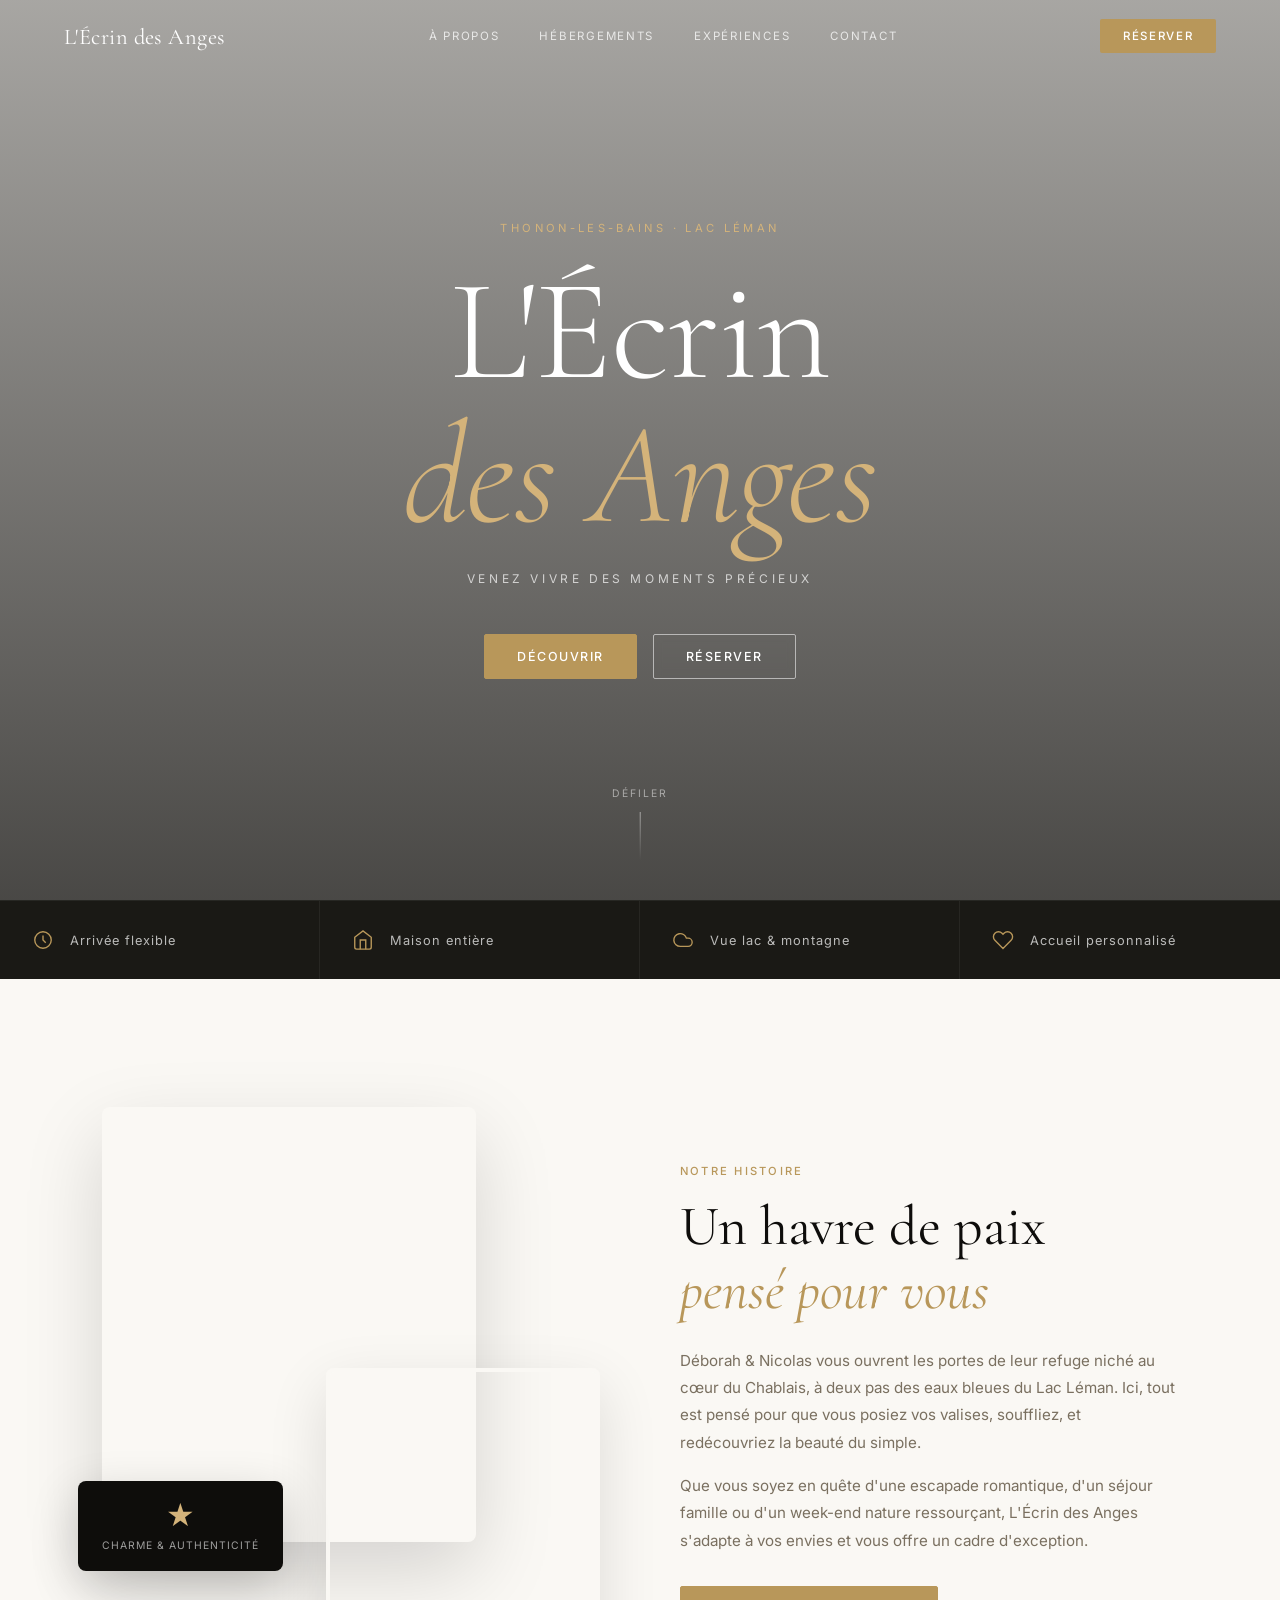
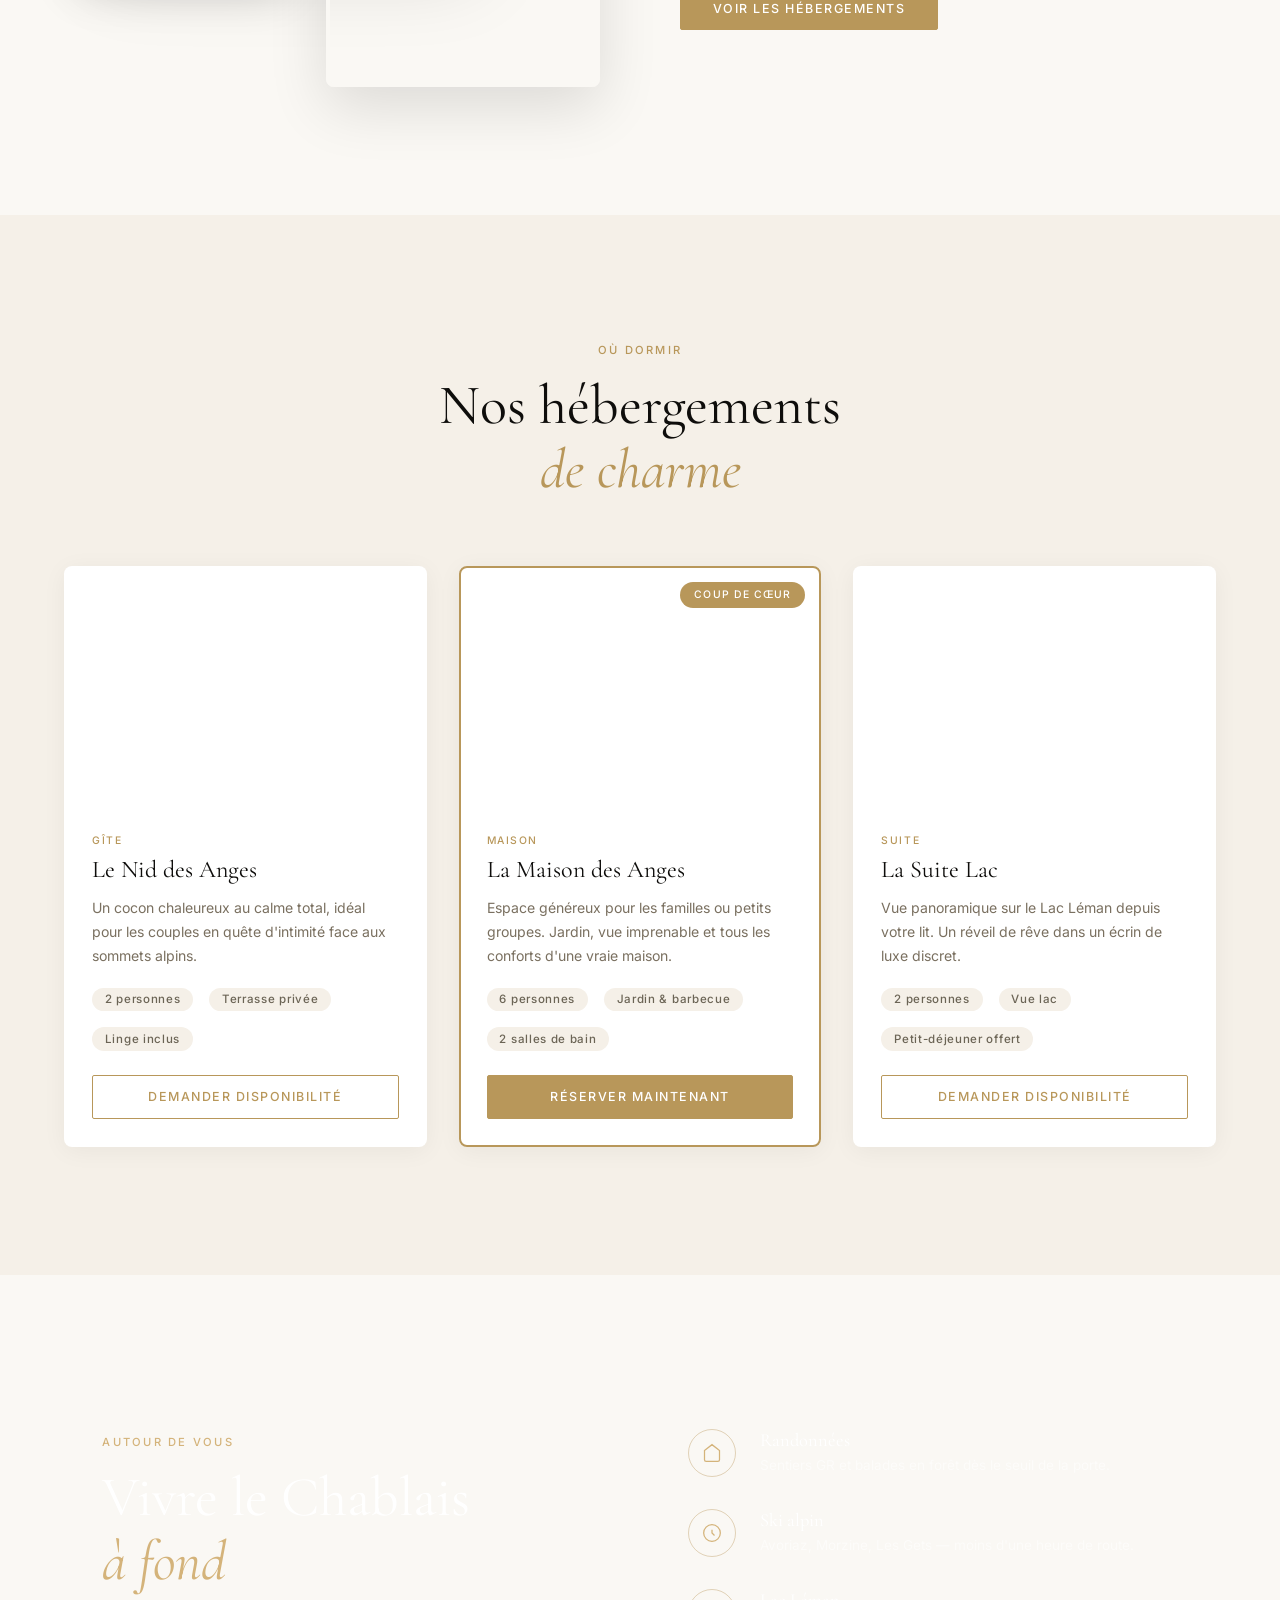
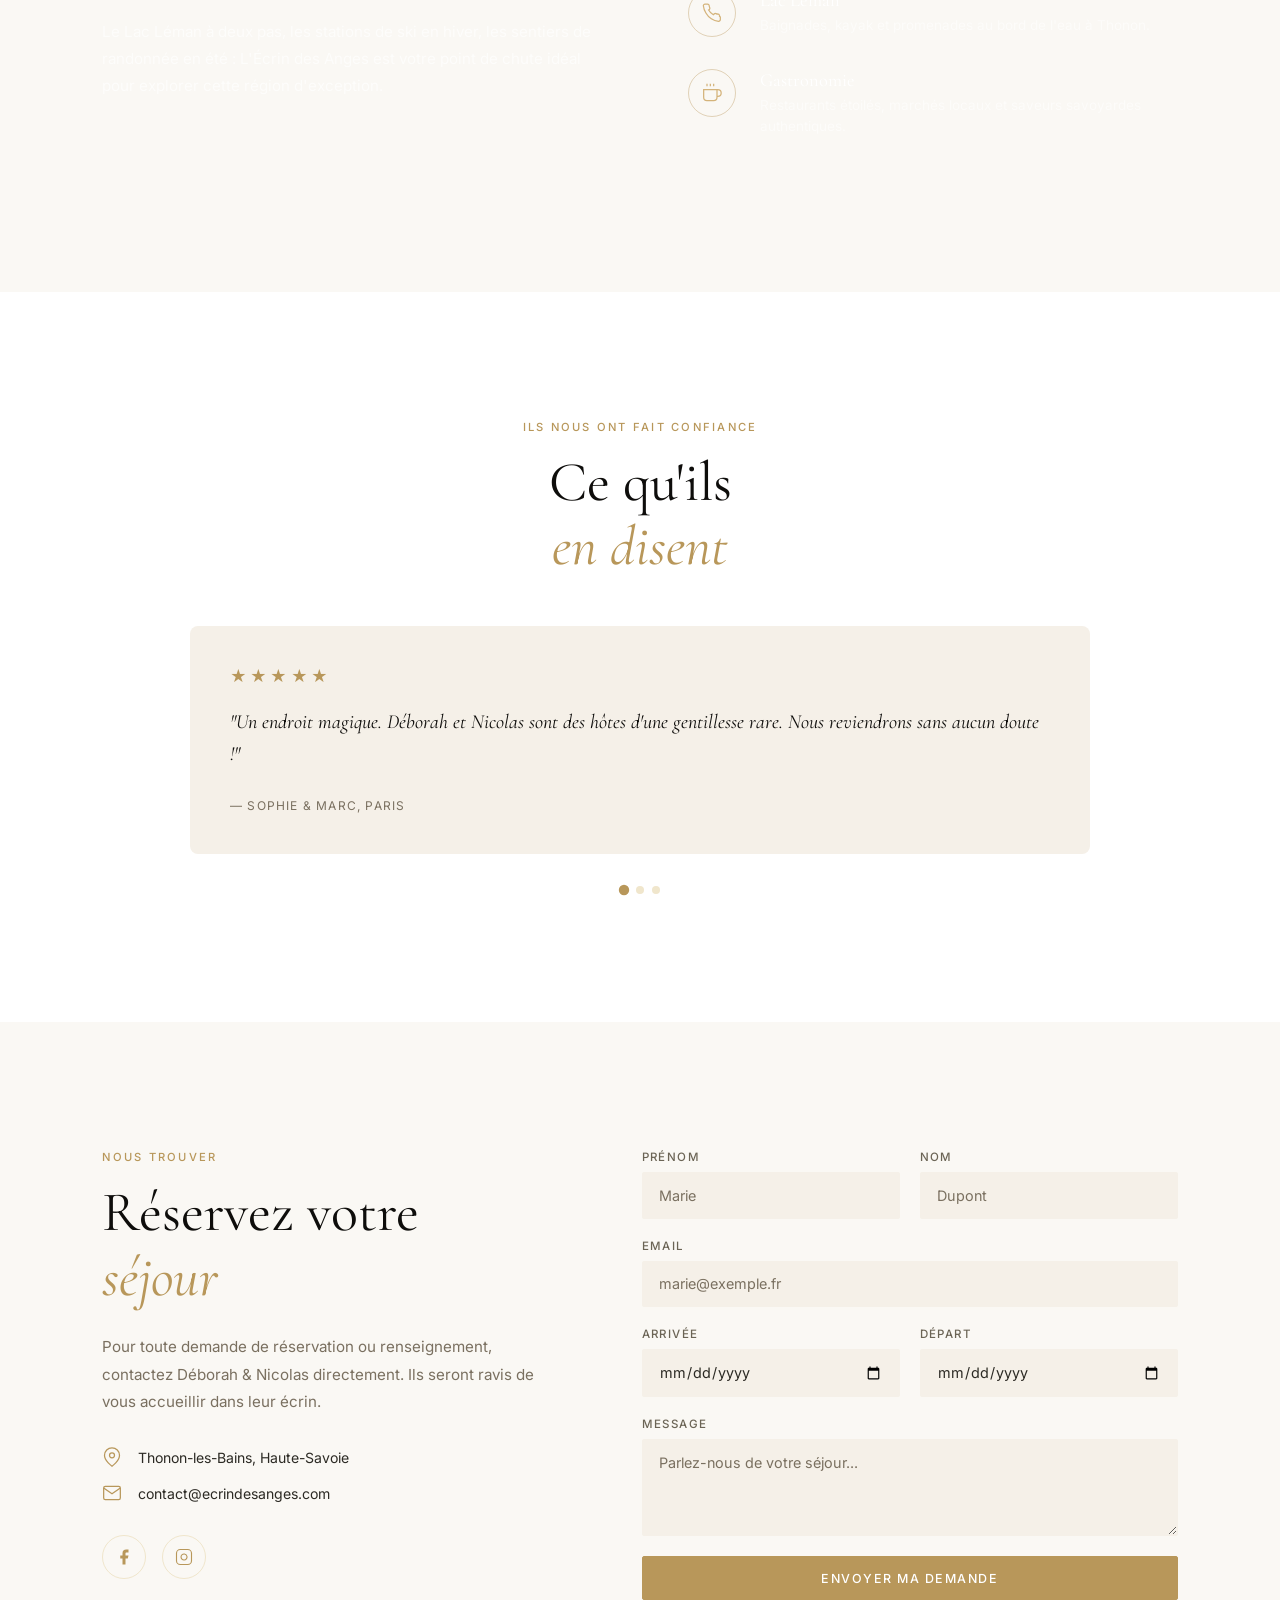
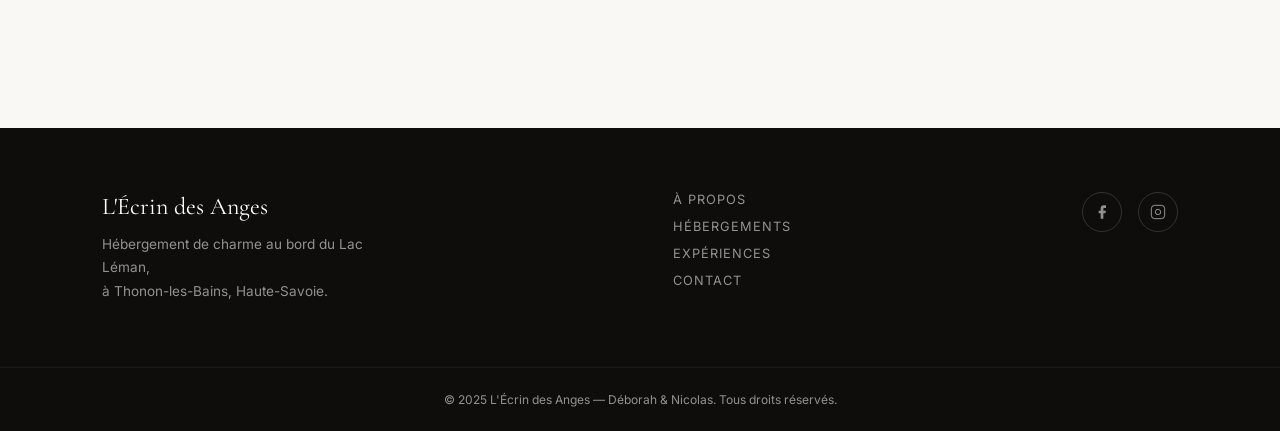
==== index.html @ 2e3c2cb1 "feat: modern redesign of ecrindesanges.com Full static site redesign with: - Fullscreen parallax her" ====
<!DOCTYPE html>
<html lang="fr">
<head>
  <meta charset="UTF-8" />
  <meta name="viewport" content="width=device-width, initial-scale=1.0" />
  <title>L'Écrin des Anges — Hébergement de charme · Lac Léman</title>
  <meta name="description" content="Hébergement de charme à Thonon-les-Bains, au bord du Lac Léman. Vivez des moments précieux avec Déborah & Nicolas." />
  <link rel="preconnect" href="https://fonts.googleapis.com" />
  <link rel="preconnect" href="https://fonts.gstatic.com" crossorigin />
  <link href="https://fonts.googleapis.com/css2?family=Cormorant+Garamond:ital,wght@0,300;0,400;0,500;0,600;1,300;1,400&family=Inter:wght@300;400;500&display=swap" rel="stylesheet" />
  <link rel="stylesheet" href="style.css" />
</head>
<body>

  <!-- NAV -->
  <header class="nav" id="nav">
    <a href="#hero" class="nav__logo">L'Écrin des Anges</a>
    <nav class="nav__links">
      <a href="#about">À propos</a>
      <a href="#hebergements">Hébergements</a>
      <a href="#experience">Expériences</a>
      <a href="#contact">Contact</a>
    </nav>
    <a href="#contact" class="nav__cta">Réserver</a>
    <button class="nav__burger" aria-label="Menu" id="burger">
      <span></span><span></span><span></span>
    </button>
  </header>

  <!-- MOBILE MENU -->
  <div class="mobile-menu" id="mobileMenu">
    <a href="#about" class="mobile-menu__link">À propos</a>
    <a href="#hebergements" class="mobile-menu__link">Hébergements</a>
    <a href="#experience" class="mobile-menu__link">Expériences</a>
    <a href="#contact" class="mobile-menu__link">Contact</a>
    <a href="#contact" class="mobile-menu__cta">Réserver</a>
  </div>

  <!-- HERO -->
  <section class="hero" id="hero">
    <div class="hero__bg"></div>
    <div class="hero__overlay"></div>
    <div class="hero__content">
      <span class="hero__eyebrow reveal">Thonon-les-Bains · Lac Léman</span>
      <h1 class="hero__title reveal">
        L'Écrin<br /><em>des Anges</em>
      </h1>
      <p class="hero__tagline reveal">Venez vivre des moments précieux</p>
      <div class="hero__actions reveal">
        <a href="#hebergements" class="btn btn--primary">Découvrir</a>
        <a href="#contact" class="btn btn--outline">Réserver</a>
      </div>
    </div>
    <div class="hero__scroll">
      <span>Défiler</span>
      <div class="hero__scroll-line"></div>
    </div>
  </section>

  <!-- STRIP -->
  <section class="strip">
    <div class="strip__item reveal">
      <svg viewBox="0 0 24 24" fill="none" stroke="currentColor" stroke-width="1.5"><path d="M12 21a9 9 0 1 0 0-18 9 9 0 0 0 0 18z"/><path d="M12 7v5l3 3"/></svg>
      <span>Arrivée flexible</span>
    </div>
    <div class="strip__item reveal">
      <svg viewBox="0 0 24 24" fill="none" stroke="currentColor" stroke-width="1.5"><path d="M3 9l9-7 9 7v11a2 2 0 0 1-2 2H5a2 2 0 0 1-2-2z"/><polyline points="9 22 9 12 15 12 15 22"/></svg>
      <span>Maison entière</span>
    </div>
    <div class="strip__item reveal">
      <svg viewBox="0 0 24 24" fill="none" stroke="currentColor" stroke-width="1.5"><path d="M17.5 19H9a7 7 0 1 1 6.71-9h1.79a4.5 4.5 0 1 1 0 9z"/></svg>
      <span>Vue lac & montagne</span>
    </div>
    <div class="strip__item reveal">
      <svg viewBox="0 0 24 24" fill="none" stroke="currentColor" stroke-width="1.5"><path d="M20.84 4.61a5.5 5.5 0 0 0-7.78 0L12 5.67l-1.06-1.06a5.5 5.5 0 0 0-7.78 7.78l1.06 1.06L12 21.23l7.78-7.78 1.06-1.06a5.5 5.5 0 0 0 0-7.78z"/></svg>
      <span>Accueil personnalisé</span>
    </div>
  </section>

  <!-- ABOUT -->
  <section class="about" id="about">
    <div class="about__visual reveal">
      <div class="about__img about__img--1"></div>
      <div class="about__img about__img--2"></div>
      <div class="about__badge">
        <span class="about__badge-num">★</span>
        <span class="about__badge-label">Charme &amp; authenticité</span>
      </div>
    </div>
    <div class="about__text">
      <span class="section-eyebrow reveal">Notre histoire</span>
      <h2 class="section-title reveal">Un havre de paix<br /><em>pensé pour vous</em></h2>
      <p class="about__body reveal">
        Déborah &amp; Nicolas vous ouvrent les portes de leur refuge niché au cœur du
        Chablais, à deux pas des eaux bleues du Lac Léman. Ici, tout est pensé pour
        que vous posiez vos valises, souffliez, et redécouvriez la beauté du simple.
      </p>
      <p class="about__body reveal">
        Que vous soyez en quête d'une escapade romantique, d'un séjour famille ou
        d'un week-end nature ressourçant, L'Écrin des Anges s'adapte à vos envies et
        vous offre un cadre d'exception.
      </p>
      <a href="#hebergements" class="btn btn--primary reveal">Voir les hébergements</a>
    </div>
  </section>

  <!-- HEBERGEMENTS -->
  <section class="heberg" id="hebergements">
    <div class="heberg__header">
      <span class="section-eyebrow reveal">Où dormir</span>
      <h2 class="section-title reveal">Nos hébergements<br /><em>de charme</em></h2>
    </div>
    <div class="heberg__grid">

      <article class="card reveal">
        <div class="card__img card__img--1"></div>
        <div class="card__body">
          <span class="card__tag">Gîte</span>
          <h3 class="card__title">Le Nid des Anges</h3>
          <p class="card__desc">Un cocon chaleureux au calme total, idéal pour les couples en quête d'intimité face aux sommets alpins.</p>
          <ul class="card__features">
            <li>2 personnes</li>
            <li>Terrasse privée</li>
            <li>Linge inclus</li>
          </ul>
          <a href="#contact" class="btn btn--ghost">Demander disponibilité</a>
        </div>
      </article>

      <article class="card card--featured reveal">
        <div class="card__img card__img--2"></div>
        <div class="card__badge-featured">Coup de cœur</div>
        <div class="card__body">
          <span class="card__tag">Maison</span>
          <h3 class="card__title">La Maison des Anges</h3>
          <p class="card__desc">Espace généreux pour les familles ou petits groupes. Jardin, vue imprenable et tous les conforts d'une vraie maison.</p>
          <ul class="card__features">
            <li>6 personnes</li>
            <li>Jardin &amp; barbecue</li>
            <li>2 salles de bain</li>
          </ul>
          <a href="#contact" class="btn btn--primary">Réserver maintenant</a>
        </div>
      </article>

      <article class="card reveal">
        <div class="card__img card__img--3"></div>
        <div class="card__body">
          <span class="card__tag">Suite</span>
          <h3 class="card__title">La Suite Lac</h3>
          <p class="card__desc">Vue panoramique sur le Lac Léman depuis votre lit. Un réveil de rêve dans un écrin de luxe discret.</p>
          <ul class="card__features">
            <li>2 personnes</li>
            <li>Vue lac</li>
            <li>Petit-déjeuner offert</li>
          </ul>
          <a href="#contact" class="btn btn--ghost">Demander disponibilité</a>
        </div>
      </article>

    </div>
  </section>

  <!-- EXPERIENCE -->
  <section class="xp" id="experience">
    <div class="xp__bg"></div>
    <div class="xp__inner">
      <div class="xp__text">
        <span class="section-eyebrow section-eyebrow--light reveal">Autour de vous</span>
        <h2 class="section-title section-title--light reveal">Vivre le Chablais<br /><em>à fond</em></h2>
        <p class="xp__body reveal">
          Le Lac Léman à deux pas, les stations de ski en hiver, les sentiers de randonnée en été :
          L'Écrin des Anges est votre point de chute idéal pour explorer cette région d'exception.
        </p>
      </div>
      <div class="xp__list">
        <div class="xp__item reveal">
          <div class="xp__icon">
            <svg viewBox="0 0 24 24" fill="none" stroke="currentColor" stroke-width="1.5"><path d="M3 9l9-7 9 7v11a2 2 0 0 1-2 2H5a2 2 0 0 1-2-2z"/></svg>
          </div>
          <div>
            <h4>Randonnées</h4>
            <p>Sentiers GR et balades en forêt dès le seuil de la porte.</p>
          </div>
        </div>
        <div class="xp__item reveal">
          <div class="xp__icon">
            <svg viewBox="0 0 24 24" fill="none" stroke="currentColor" stroke-width="1.5"><circle cx="12" cy="12" r="10"/><path d="M12 8v4l3 3"/></svg>
          </div>
          <div>
            <h4>Ski alpin</h4>
            <p>Avoriaz, Morzine, Les Gets — moins d'une heure de route.</p>
          </div>
        </div>
        <div class="xp__item reveal">
          <div class="xp__icon">
            <svg viewBox="0 0 24 24" fill="none" stroke="currentColor" stroke-width="1.5"><path d="M22 16.92v3a2 2 0 0 1-2.18 2 19.79 19.79 0 0 1-8.63-3.07A19.5 19.5 0 0 1 4.69 12a19.79 19.79 0 0 1-3.07-8.67A2 2 0 0 1 3.6 1.27h3a2 2 0 0 1 2 1.72c.127.96.361 1.903.7 2.81a2 2 0 0 1-.45 2.11L7.91 8.37a16 16 0 0 0 5.72 5.72l.91-.91a2 2 0 0 1 2.11-.45c.907.339 1.85.573 2.81.7A2 2 0 0 1 21 16z"/></svg>
          </div>
          <div>
            <h4>Lac Léman</h4>
            <p>Baignades, kayak et promenades au bord de l'eau à Thonon.</p>
          </div>
        </div>
        <div class="xp__item reveal">
          <div class="xp__icon">
            <svg viewBox="0 0 24 24" fill="none" stroke="currentColor" stroke-width="1.5"><path d="M18 8h1a4 4 0 0 1 0 8h-1"/><path d="M2 8h16v9a4 4 0 0 1-4 4H6a4 4 0 0 1-4-4V8z"/><line x1="6" y1="1" x2="6" y2="4"/><line x1="10" y1="1" x2="10" y2="4"/><line x1="14" y1="1" x2="14" y2="4"/></svg>
          </div>
          <div>
            <h4>Gastronomie</h4>
            <p>Restaurants étoilés, marchés locaux et saveurs savoyardes authentiques.</p>
          </div>
        </div>
      </div>
    </div>
  </section>

  <!-- TESTIMONIALS -->
  <section class="testi">
    <span class="section-eyebrow reveal">Ils nous ont fait confiance</span>
    <h2 class="section-title reveal">Ce qu'ils<br /><em>en disent</em></h2>
    <div class="testi__track" id="testiTrack">
      <div class="testi__card">
        <div class="testi__stars">★★★★★</div>
        <p>"Un endroit magique. Déborah et Nicolas sont des hôtes d'une gentillesse rare. Nous reviendrons sans aucun doute !"</p>
        <span class="testi__author">— Sophie &amp; Marc, Paris</span>
      </div>
      <div class="testi__card">
        <div class="testi__stars">★★★★★</div>
        <p>"La vue sur le lac est époustouflante. Le logement est impeccable, chaleureux et exactement comme les photos. Parfait !"</p>
        <span class="testi__author">— Famille Bertrand, Lyon</span>
      </div>
      <div class="testi__card">
        <div class="testi__stars">★★★★★</div>
        <p>"Week-end de rêve dans un cadre exceptionnel. Nous avons été conquis par le calme et la beauté de cet endroit."</p>
        <span class="testi__author">— Camille, Genève</span>
      </div>
    </div>
    <div class="testi__dots" id="testiDots">
      <button class="testi__dot testi__dot--active" data-idx="0"></button>
      <button class="testi__dot" data-idx="1"></button>
      <button class="testi__dot" data-idx="2"></button>
    </div>
  </section>

  <!-- CONTACT -->
  <section class="contact" id="contact">
    <div class="contact__info">
      <span class="section-eyebrow reveal">Nous trouver</span>
      <h2 class="section-title reveal">Réservez votre<br /><em>séjour</em></h2>
      <p class="contact__body reveal">
        Pour toute demande de réservation ou renseignement, contactez Déborah &amp; Nicolas
        directement. Ils seront ravis de vous accueillir dans leur écrin.
      </p>
      <div class="contact__details reveal">
        <div class="contact__detail">
          <svg viewBox="0 0 24 24" fill="none" stroke="currentColor" stroke-width="1.5"><path d="M21 10c0 7-9 13-9 13s-9-6-9-13a9 9 0 0 1 18 0z"/><circle cx="12" cy="10" r="3"/></svg>
          <span>Thonon-les-Bains, Haute-Savoie</span>
        </div>
        <div class="contact__detail">
          <svg viewBox="0 0 24 24" fill="none" stroke="currentColor" stroke-width="1.5"><path d="M4 4h16c1.1 0 2 .9 2 2v12c0 1.1-.9 2-2 2H4c-1.1 0-2-.9-2-2V6c0-1.1.9-2 2-2z"/><polyline points="22,6 12,13 2,6"/></svg>
          <span>contact@ecrindesanges.com</span>
        </div>
        <div class="contact__social reveal">
          <a href="https://www.facebook.com/profile.php?id=61577756400870" target="_blank" rel="noopener" class="contact__social-link" aria-label="Facebook">
            <svg viewBox="0 0 24 24" fill="currentColor"><path d="M18 2h-3a5 5 0 0 0-5 5v3H7v4h3v8h4v-8h3l1-4h-4V7a1 1 0 0 1 1-1h3z"/></svg>
          </a>
          <a href="https://www.instagram.com/lecrindesanges_vacheresse" target="_blank" rel="noopener" class="contact__social-link" aria-label="Instagram">
            <svg viewBox="0 0 24 24" fill="none" stroke="currentColor" stroke-width="1.5"><rect x="2" y="2" width="20" height="20" rx="5" ry="5"/><path d="M16 11.37A4 4 0 1 1 12.63 8 4 4 0 0 1 16 11.37z"/><line x1="17.5" y1="6.5" x2="17.51" y2="6.5"/></svg>
          </a>
        </div>
      </div>
    </div>
    <form class="contact__form reveal" id="contactForm" novalidate>
      <div class="form__row">
        <div class="form__group">
          <label for="prenom">Prénom</label>
          <input type="text" id="prenom" name="prenom" placeholder="Marie" required />
        </div>
        <div class="form__group">
          <label for="nom">Nom</label>
          <input type="text" id="nom" name="nom" placeholder="Dupont" required />
        </div>
      </div>
      <div class="form__group">
        <label for="email">Email</label>
        <input type="email" id="email" name="email" placeholder="marie@exemple.fr" required />
      </div>
      <div class="form__row">
        <div class="form__group">
          <label for="arrivee">Arrivée</label>
          <input type="date" id="arrivee" name="arrivee" required />
        </div>
        <div class="form__group">
          <label for="depart">Départ</label>
          <input type="date" id="depart" name="depart" required />
        </div>
      </div>
      <div class="form__group">
        <label for="message">Message</label>
        <textarea id="message" name="message" rows="4" placeholder="Parlez-nous de votre séjour..."></textarea>
      </div>
      <button type="submit" class="btn btn--primary btn--full">Envoyer ma demande</button>
    </form>
  </section>

  <!-- FOOTER -->
  <footer class="footer">
    <div class="footer__top">
      <div class="footer__brand">
        <span class="footer__logo">L'Écrin des Anges</span>
        <p>Hébergement de charme au bord du Lac Léman,<br />à Thonon-les-Bains, Haute-Savoie.</p>
      </div>
      <nav class="footer__nav">
        <a href="#about">À propos</a>
        <a href="#hebergements">Hébergements</a>
        <a href="#experience">Expériences</a>
        <a href="#contact">Contact</a>
      </nav>
      <div class="footer__social">
        <a href="https://www.facebook.com/profile.php?id=61577756400870" target="_blank" rel="noopener" aria-label="Facebook">
          <svg viewBox="0 0 24 24" fill="currentColor"><path d="M18 2h-3a5 5 0 0 0-5 5v3H7v4h3v8h4v-8h3l1-4h-4V7a1 1 0 0 1 1-1h3z"/></svg>
        </a>
        <a href="https://www.instagram.com/lecrindesanges_vacheresse" target="_blank" rel="noopener" aria-label="Instagram">
          <svg viewBox="0 0 24 24" fill="none" stroke="currentColor" stroke-width="1.5"><rect x="2" y="2" width="20" height="20" rx="5" ry="5"/><path d="M16 11.37A4 4 0 1 1 12.63 8 4 4 0 0 1 16 11.37z"/><line x1="17.5" y1="6.5" x2="17.51" y2="6.5"/></svg>
        </a>
      </div>
    </div>
    <div class="footer__bottom">
      <p>&copy; 2025 L'Écrin des Anges — Déborah &amp; Nicolas. Tous droits réservés.</p>
    </div>
  </footer>

  <script src="script.js"></script>
</body>
</html>
---- style.css ----
/* =============================================
   L'ÉCRIN DES ANGES — Modern Redesign
   ============================================= */

/* --- TOKENS --- */
:root {
  --gold: #b8975a;
  --gold-light: #d4b37a;
  --gold-pale: #f0e6cc;
  --dark: #0e0d0b;
  --dark-2: #1a1915;
  --dark-3: #2a2822;
  --mid: #6b6455;
  --text: #2c2a24;
  --text-light: #7a7060;
  --bg: #faf8f4;
  --bg-warm: #f5f0e8;
  --white: #ffffff;
  --radius: 2px;
  --radius-lg: 8px;
  --ease: cubic-bezier(0.25, 0.46, 0.45, 0.94);
  --ease-out: cubic-bezier(0.16, 1, 0.3, 1);
  --font-serif: 'Cormorant Garamond', Georgia, serif;
  --font-sans: 'Inter', system-ui, sans-serif;
  --nav-h: 72px;
}

/* --- RESET --- */
*, *::before, *::after { box-sizing: border-box; margin: 0; padding: 0; }
html { scroll-behavior: smooth; font-size: 16px; }
body {
  font-family: var(--font-sans);
  background: var(--bg);
  color: var(--text);
  overflow-x: hidden;
  -webkit-font-smoothing: antialiased;
}
img { display: block; max-width: 100%; }
a { text-decoration: none; color: inherit; }
button { cursor: pointer; background: none; border: none; }

/* --- TYPOGRAPHY --- */
.section-eyebrow {
  display: block;
  font-family: var(--font-sans);
  font-size: 0.7rem;
  font-weight: 500;
  letter-spacing: 0.2em;
  text-transform: uppercase;
  color: var(--gold);
  margin-bottom: 1rem;
}
.section-eyebrow--light { color: var(--gold-light); }

.section-title {
  font-family: var(--font-serif);
  font-size: clamp(2.2rem, 5vw, 3.5rem);
  font-weight: 400;
  line-height: 1.15;
  color: var(--dark);
  margin-bottom: 1.5rem;
}
.section-title em { font-style: italic; color: var(--gold); }
.section-title--light { color: var(--white); }
.section-title--light em { color: var(--gold-light); }

/* --- BUTTONS --- */
.btn {
  display: inline-flex;
  align-items: center;
  gap: 0.5rem;
  padding: 0.85rem 2rem;
  font-family: var(--font-sans);
  font-size: 0.78rem;
  font-weight: 500;
  letter-spacing: 0.12em;
  text-transform: uppercase;
  border-radius: var(--radius);
  transition: all 0.3s var(--ease);
  white-space: nowrap;
}
.btn--primary {
  background: var(--gold);
  color: var(--white);
  border: 1px solid var(--gold);
}
.btn--primary:hover {
  background: var(--gold-light);
  border-color: var(--gold-light);
  transform: translateY(-1px);
  box-shadow: 0 8px 24px rgba(184,151,90,0.35);
}
.btn--outline {
  background: transparent;
  color: var(--white);
  border: 1px solid rgba(255,255,255,0.55);
  backdrop-filter: blur(4px);
}
.btn--outline:hover {
  background: rgba(255,255,255,0.12);
  border-color: var(--white);
}
.btn--ghost {
  background: transparent;
  color: var(--gold);
  border: 1px solid var(--gold);
}
.btn--ghost:hover {
  background: var(--gold);
  color: var(--white);
}
.btn--full { width: 100%; justify-content: center; }

/* --- REVEAL ANIMATION --- */
.reveal {
  opacity: 0;
  transform: translateY(28px);
  transition: opacity 0.7s var(--ease-out), transform 0.7s var(--ease-out);
}
.reveal.is-visible {
  opacity: 1;
  transform: none;
}
.reveal:nth-child(2) { transition-delay: 0.1s; }
.reveal:nth-child(3) { transition-delay: 0.2s; }
.reveal:nth-child(4) { transition-delay: 0.3s; }

/* =============================================
   NAV
   ============================================= */
.nav {
  position: fixed;
  top: 0; left: 0; right: 0;
  z-index: 100;
  height: var(--nav-h);
  display: flex;
  align-items: center;
  justify-content: space-between;
  padding: 0 clamp(1.5rem, 5vw, 4rem);
  transition: background 0.4s, box-shadow 0.4s;
}
.nav.scrolled {
  background: rgba(14,13,11,0.96);
  backdrop-filter: blur(16px);
  box-shadow: 0 1px 0 rgba(255,255,255,0.06);
}
.nav__logo {
  font-family: var(--font-serif);
  font-size: 1.4rem;
  font-weight: 400;
  color: var(--white);
  letter-spacing: 0.02em;
  transition: color 0.3s;
}
.nav__logo:hover { color: var(--gold-light); }
.nav__links {
  display: flex;
  gap: 2.5rem;
}
.nav__links a {
  font-size: 0.72rem;
  font-weight: 400;
  letter-spacing: 0.15em;
  text-transform: uppercase;
  color: rgba(255,255,255,0.75);
  transition: color 0.3s;
  position: relative;
}
.nav__links a::after {
  content: '';
  position: absolute;
  bottom: -4px; left: 0;
  width: 0; height: 1px;
  background: var(--gold);
  transition: width 0.3s var(--ease);
}
.nav__links a:hover { color: var(--white); }
.nav__links a:hover::after { width: 100%; }
.nav__cta {
  font-size: 0.72rem;
  font-weight: 500;
  letter-spacing: 0.15em;
  text-transform: uppercase;
  color: var(--white);
  background: var(--gold);
  padding: 0.6rem 1.4rem;
  border-radius: var(--radius);
  transition: background 0.3s, transform 0.3s;
}
.nav__cta:hover { background: var(--gold-light); transform: translateY(-1px); }
.nav__burger {
  display: none;
  flex-direction: column;
  gap: 5px;
  padding: 4px;
}
.nav__burger span {
  display: block;
  width: 24px; height: 1.5px;
  background: var(--white);
  transition: all 0.3s;
}

/* MOBILE MENU */
.mobile-menu {
  display: none;
  position: fixed;
  inset: 0;
  z-index: 99;
  background: var(--dark);
  flex-direction: column;
  align-items: center;
  justify-content: center;
  gap: 2rem;
  opacity: 0;
  pointer-events: none;
  transition: opacity 0.3s;
}
.mobile-menu.open {
  opacity: 1;
  pointer-events: all;
}
.mobile-menu__link {
  font-family: var(--font-serif);
  font-size: 2rem;
  color: var(--white);
  transition: color 0.3s;
}
.mobile-menu__link:hover { color: var(--gold-light); }
.mobile-menu__cta {
  font-size: 0.78rem;
  font-weight: 500;
  letter-spacing: 0.15em;
  text-transform: uppercase;
  color: var(--white);
  background: var(--gold);
  padding: 0.85rem 2.5rem;
  border-radius: var(--radius);
  margin-top: 1rem;
}

/* =============================================
   HERO
   ============================================= */
.hero {
  position: relative;
  height: 100svh;
  min-height: 600px;
  display: flex;
  align-items: center;
  justify-content: center;
  overflow: hidden;
}
.hero__bg {
  position: absolute;
  inset: -10%;
  background:
    url('https://images.unsplash.com/photo-1506905925346-21bda4d32df4?w=1920&q=80') center/cover no-repeat;
  transition: transform 0.1s linear;
}
.hero__overlay {
  position: absolute;
  inset: 0;
  background: linear-gradient(
    to bottom,
    rgba(14,13,11,0.35) 0%,
    rgba(14,13,11,0.55) 50%,
    rgba(14,13,11,0.75) 100%
  );
}
.hero__content {
  position: relative;
  z-index: 2;
  text-align: center;
  padding: 0 1.5rem;
  max-width: 800px;
}
.hero__eyebrow {
  display: block;
  font-size: 0.7rem;
  font-weight: 400;
  letter-spacing: 0.3em;
  text-transform: uppercase;
  color: var(--gold-light);
  margin-bottom: 1.5rem;
}
.hero__title {
  font-family: var(--font-serif);
  font-size: clamp(4rem, 12vw, 9rem);
  font-weight: 300;
  line-height: 1;
  color: var(--white);
  margin-bottom: 1.5rem;
  letter-spacing: -0.01em;
}
.hero__title em {
  font-style: italic;
  color: var(--gold-light);
  display: block;
}
.hero__tagline {
  font-size: 0.75rem;
  font-weight: 400;
  letter-spacing: 0.3em;
  text-transform: uppercase;
  color: rgba(255,255,255,0.7);
  margin-bottom: 3rem;
}
.hero__actions {
  display: flex;
  gap: 1rem;
  justify-content: center;
  flex-wrap: wrap;
}
.hero__scroll {
  position: absolute;
  bottom: 2.5rem;
  left: 50%;
  transform: translateX(-50%);
  display: flex;
  flex-direction: column;
  align-items: center;
  gap: 0.75rem;
  z-index: 2;
  color: rgba(255,255,255,0.5);
  font-size: 0.65rem;
  letter-spacing: 0.2em;
  text-transform: uppercase;
}
.hero__scroll-line {
  width: 1px;
  height: 48px;
  background: linear-gradient(to bottom, rgba(255,255,255,0.5), transparent);
  animation: scrollLine 2s ease-in-out infinite;
}
@keyframes scrollLine {
  0% { transform: scaleY(0); transform-origin: top; }
  50% { transform: scaleY(1); transform-origin: top; }
  50.01% { transform: scaleY(1); transform-origin: bottom; }
  100% { transform: scaleY(0); transform-origin: bottom; }
}

/* =============================================
   STRIP
   ============================================= */
.strip {
  background: var(--dark-2);
  display: grid;
  grid-template-columns: repeat(4, 1fr);
  border-top: 1px solid rgba(255,255,255,0.06);
}
.strip__item {
  display: flex;
  align-items: center;
  gap: 1rem;
  padding: 1.75rem 2rem;
  border-right: 1px solid rgba(255,255,255,0.06);
  color: rgba(255,255,255,0.7);
  font-size: 0.8rem;
  letter-spacing: 0.08em;
  transition: color 0.3s, background 0.3s;
}
.strip__item:last-child { border-right: none; }
.strip__item:hover { color: var(--gold-light); background: rgba(255,255,255,0.02); }
.strip__item svg { width: 22px; height: 22px; flex-shrink: 0; color: var(--gold); }

/* =============================================
   ABOUT
   ============================================= */
.about {
  display: grid;
  grid-template-columns: 1fr 1fr;
  gap: 5rem;
  align-items: center;
  padding: clamp(4rem, 10vw, 8rem) clamp(1.5rem, 8vw, 8rem);
  max-width: 1400px;
  margin: 0 auto;
}
.about__visual {
  position: relative;
  height: 580px;
}
.about__img {
  position: absolute;
  border-radius: var(--radius-lg);
  overflow: hidden;
  background-size: cover;
  background-position: center;
}
.about__img--1 {
  width: 75%;
  height: 75%;
  top: 0; left: 0;
  background-image: url('https://images.unsplash.com/photo-1571896349842-33c89424de2d?w=800&q=80');
  box-shadow: 0 30px 80px rgba(0,0,0,0.15);
}
.about__img--2 {
  width: 55%;
  height: 55%;
  bottom: 0; right: 0;
  background-image: url('https://images.unsplash.com/photo-1520250497591-112f2f40a3f4?w=600&q=80');
  box-shadow: 0 20px 60px rgba(0,0,0,0.12);
  border: 4px solid var(--bg);
}
.about__badge {
  position: absolute;
  bottom: 20%;
  left: -5%;
  background: var(--dark);
  color: var(--white);
  padding: 1.2rem 1.5rem;
  border-radius: var(--radius-lg);
  box-shadow: 0 16px 48px rgba(0,0,0,0.2);
  display: flex;
  flex-direction: column;
  align-items: center;
  gap: 0.4rem;
}
.about__badge-num { font-family: var(--font-serif); font-size: 2rem; color: var(--gold-light); line-height: 1; }
.about__badge-label { font-size: 0.65rem; letter-spacing: 0.1em; text-transform: uppercase; color: rgba(255,255,255,0.6); text-align: center; }
.about__body {
  color: var(--text-light);
  line-height: 1.8;
  font-size: 0.95rem;
  margin-bottom: 1rem;
}
.about__text .btn { margin-top: 1rem; }

/* =============================================
   HÉBERGEMENTS
   ============================================= */
.heberg {
  padding: clamp(4rem, 10vw, 8rem) clamp(1.5rem, 5vw, 4rem);
  background: var(--bg-warm);
}
.heberg__header {
  text-align: center;
  margin-bottom: 4rem;
}
.heberg__grid {
  display: grid;
  grid-template-columns: repeat(3, 1fr);
  gap: 2rem;
  max-width: 1300px;
  margin: 0 auto;
}
.card {
  background: var(--white);
  border-radius: var(--radius-lg);
  overflow: hidden;
  box-shadow: 0 4px 24px rgba(0,0,0,0.05);
  transition: transform 0.4s var(--ease-out), box-shadow 0.4s var(--ease-out);
  position: relative;
}
.card:hover {
  transform: translateY(-6px);
  box-shadow: 0 20px 60px rgba(0,0,0,0.12);
}
.card__img {
  height: 240px;
  background-size: cover;
  background-position: center;
  transition: transform 0.6s var(--ease);
}
.card:hover .card__img { transform: scale(1.04); }
.card__img--1 {
  background-image: url('https://images.unsplash.com/photo-1540518614846-7eded433c457?w=800&q=80');
}
.card__img--2 {
  background-image: url('https://images.unsplash.com/photo-1583608205776-bfd35f0d9f83?w=800&q=80');
}
.card__img--3 {
  background-image: url('https://images.unsplash.com/photo-1631049307264-da0ec9d70304?w=800&q=80');
}
.card--featured {
  outline: 2px solid var(--gold);
  outline-offset: -2px;
}
.card__badge-featured {
  position: absolute;
  top: 16px; right: 16px;
  background: var(--gold);
  color: var(--white);
  font-size: 0.65rem;
  font-weight: 500;
  letter-spacing: 0.1em;
  text-transform: uppercase;
  padding: 0.4rem 0.9rem;
  border-radius: 100px;
}
.card__body { padding: 1.75rem; }
.card__tag {
  font-size: 0.65rem;
  font-weight: 500;
  letter-spacing: 0.15em;
  text-transform: uppercase;
  color: var(--gold);
  display: block;
  margin-bottom: 0.5rem;
}
.card__title {
  font-family: var(--font-serif);
  font-size: 1.5rem;
  font-weight: 400;
  color: var(--dark);
  margin-bottom: 0.75rem;
}
.card__desc {
  font-size: 0.88rem;
  color: var(--text-light);
  line-height: 1.7;
  margin-bottom: 1.25rem;
}
.card__features {
  display: flex;
  gap: 1rem;
  list-style: none;
  flex-wrap: wrap;
  margin-bottom: 1.5rem;
}
.card__features li {
  font-size: 0.72rem;
  font-weight: 500;
  letter-spacing: 0.06em;
  color: var(--mid);
  background: var(--bg-warm);
  padding: 0.3rem 0.8rem;
  border-radius: 100px;
}
.card__body .btn { width: 100%; justify-content: center; }

/* =============================================
   EXPERIENCE
   ============================================= */
.xp {
  position: relative;
  padding: clamp(5rem, 12vw, 10rem) clamp(1.5rem, 8vw, 8rem);
  overflow: hidden;
}
.xp__bg {
  position: absolute;
  inset: 0;
  background:
    url('https://images.unsplash.com/photo-1476514525535-07fb3b4ae5f1?w=1920&q=80') center/cover no-repeat;
  filter: brightness(0.25);
}
.xp__inner {
  position: relative;
  z-index: 1;
  display: grid;
  grid-template-columns: 1fr 1fr;
  gap: 6rem;
  align-items: center;
  max-width: 1300px;
  margin: 0 auto;
}
.xp__body {
  color: rgba(255,255,255,0.65);
  line-height: 1.8;
  font-size: 0.95rem;
  margin-bottom: 2rem;
}
.xp__list {
  display: flex;
  flex-direction: column;
  gap: 2rem;
}
.xp__item {
  display: flex;
  gap: 1.5rem;
  align-items: flex-start;
}
.xp__icon {
  width: 48px; height: 48px;
  border-radius: 50%;
  border: 1px solid rgba(184,151,90,0.4);
  display: flex;
  align-items: center;
  justify-content: center;
  flex-shrink: 0;
  color: var(--gold-light);
}
.xp__icon svg { width: 20px; height: 20px; }
.xp__item h4 {
  font-family: var(--font-serif);
  font-size: 1.15rem;
  font-weight: 400;
  color: var(--white);
  margin-bottom: 0.25rem;
}
.xp__item p {
  font-size: 0.85rem;
  color: rgba(255,255,255,0.55);
  line-height: 1.6;
}

/* =============================================
   TESTIMONIALS
   ============================================= */
.testi {
  padding: clamp(4rem, 10vw, 8rem) clamp(1.5rem, 5vw, 4rem);
  text-align: center;
  background: var(--white);
  overflow: hidden;
}
.testi .section-title { margin-bottom: 3rem; }
.testi__track {
  display: flex;
  gap: 2rem;
  overflow: hidden;
  max-width: 900px;
  margin: 0 auto 2rem;
  position: relative;
}
.testi__card {
  background: var(--bg-warm);
  border-radius: var(--radius-lg);
  padding: 2.5rem;
  min-width: 100%;
  text-align: left;
  transition: transform 0.5s var(--ease-out);
}
.testi__stars {
  color: var(--gold);
  font-size: 1rem;
  letter-spacing: 0.2em;
  margin-bottom: 1.25rem;
}
.testi__card p {
  font-family: var(--font-serif);
  font-size: 1.25rem;
  font-style: italic;
  color: var(--dark);
  line-height: 1.6;
  margin-bottom: 1.5rem;
}
.testi__author {
  font-size: 0.75rem;
  letter-spacing: 0.1em;
  text-transform: uppercase;
  color: var(--text-light);
}
.testi__dots {
  display: flex;
  gap: 0.5rem;
  justify-content: center;
}
.testi__dot {
  width: 8px; height: 8px;
  border-radius: 50%;
  background: var(--gold-pale);
  transition: background 0.3s, transform 0.3s;
}
.testi__dot--active {
  background: var(--gold);
  transform: scale(1.3);
}

/* =============================================
   CONTACT
   ============================================= */
.contact {
  display: grid;
  grid-template-columns: 1fr 1fr;
  gap: 5rem;
  align-items: start;
  padding: clamp(4rem, 10vw, 8rem) clamp(1.5rem, 8vw, 8rem);
  max-width: 1400px;
  margin: 0 auto;
}
.contact__body {
  color: var(--text-light);
  line-height: 1.8;
  font-size: 0.95rem;
  margin-bottom: 2rem;
}
.contact__details {
  display: flex;
  flex-direction: column;
  gap: 1rem;
}
.contact__detail {
  display: flex;
  align-items: center;
  gap: 1rem;
  font-size: 0.88rem;
  color: var(--text);
}
.contact__detail svg { width: 20px; height: 20px; color: var(--gold); flex-shrink: 0; }
.contact__social {
  display: flex;
  gap: 1rem;
  margin-top: 1rem;
}
.contact__social-link {
  width: 44px; height: 44px;
  border: 1px solid var(--gold-pale);
  border-radius: 50%;
  display: flex;
  align-items: center;
  justify-content: center;
  color: var(--gold);
  transition: background 0.3s, border-color 0.3s, color 0.3s;
}
.contact__social-link svg { width: 18px; height: 18px; }
.contact__social-link:hover {
  background: var(--gold);
  border-color: var(--gold);
  color: var(--white);
}

/* FORM */
.contact__form {
  display: flex;
  flex-direction: column;
  gap: 1.25rem;
}
.form__row {
  display: grid;
  grid-template-columns: 1fr 1fr;
  gap: 1.25rem;
}
.form__group {
  display: flex;
  flex-direction: column;
  gap: 0.5rem;
}
.form__group label {
  font-size: 0.72rem;
  font-weight: 500;
  letter-spacing: 0.12em;
  text-transform: uppercase;
  color: var(--mid);
}
.form__group input,
.form__group textarea {
  background: var(--bg-warm);
  border: 1px solid transparent;
  border-radius: var(--radius);
  padding: 0.85rem 1rem;
  font-family: var(--font-sans);
  font-size: 0.9rem;
  color: var(--text);
  outline: none;
  transition: border-color 0.3s, box-shadow 0.3s;
  resize: vertical;
}
.form__group input:focus,
.form__group textarea:focus {
  border-color: var(--gold);
  box-shadow: 0 0 0 3px rgba(184,151,90,0.12);
}
.form__group input::placeholder,
.form__group textarea::placeholder { color: var(--text-light); }

/* =============================================
   FOOTER
   ============================================= */
.footer {
  background: var(--dark);
  color: rgba(255,255,255,0.55);
}
.footer__top {
  display: flex;
  justify-content: space-between;
  align-items: flex-start;
  gap: 3rem;
  padding: 4rem clamp(1.5rem, 8vw, 8rem);
  border-bottom: 1px solid rgba(255,255,255,0.06);
  flex-wrap: wrap;
}
.footer__logo {
  display: block;
  font-family: var(--font-serif);
  font-size: 1.5rem;
  color: var(--white);
  margin-bottom: 0.75rem;
}
.footer__brand p {
  font-size: 0.85rem;
  line-height: 1.7;
  max-width: 280px;
}
.footer__nav {
  display: flex;
  flex-direction: column;
  gap: 0.75rem;
}
.footer__nav a {
  font-size: 0.8rem;
  letter-spacing: 0.08em;
  text-transform: uppercase;
  transition: color 0.3s;
}
.footer__nav a:hover { color: var(--gold-light); }
.footer__social {
  display: flex;
  gap: 1rem;
  align-items: center;
}
.footer__social a {
  width: 40px; height: 40px;
  border: 1px solid rgba(255,255,255,0.15);
  border-radius: 50%;
  display: flex;
  align-items: center;
  justify-content: center;
  color: rgba(255,255,255,0.55);
  transition: all 0.3s;
}
.footer__social a svg { width: 16px; height: 16px; }
.footer__social a:hover {
  border-color: var(--gold);
  color: var(--gold);
}
.footer__bottom {
  padding: 1.5rem clamp(1.5rem, 8vw, 8rem);
  font-size: 0.75rem;
  text-align: center;
}

/* =============================================
   RESPONSIVE
   ============================================= */
@media (max-width: 1024px) {
  .heberg__grid { grid-template-columns: 1fr 1fr; }
  .about { grid-template-columns: 1fr; gap: 3rem; }
  .about__visual { height: 420px; }
  .xp__inner { grid-template-columns: 1fr; gap: 3rem; }
  .contact { grid-template-columns: 1fr; gap: 3rem; }
}
@media (max-width: 768px) {
  .nav__links, .nav__cta { display: none; }
  .nav__burger { display: flex; }
  .mobile-menu { display: flex; }
  .strip { grid-template-columns: 1fr 1fr; }
  .heberg__grid { grid-template-columns: 1fr; max-width: 440px; }
  .form__row { grid-template-columns: 1fr; }
  .footer__top { flex-direction: column; }
  .about__badge { left: 0; }
}
@media (max-width: 480px) {
  .strip { grid-template-columns: 1fr; }
  .strip__item { border-right: none; border-bottom: 1px solid rgba(255,255,255,0.06); }
  .hero__title { font-size: 3.5rem; }
  .about__visual { height: 320px; }
}
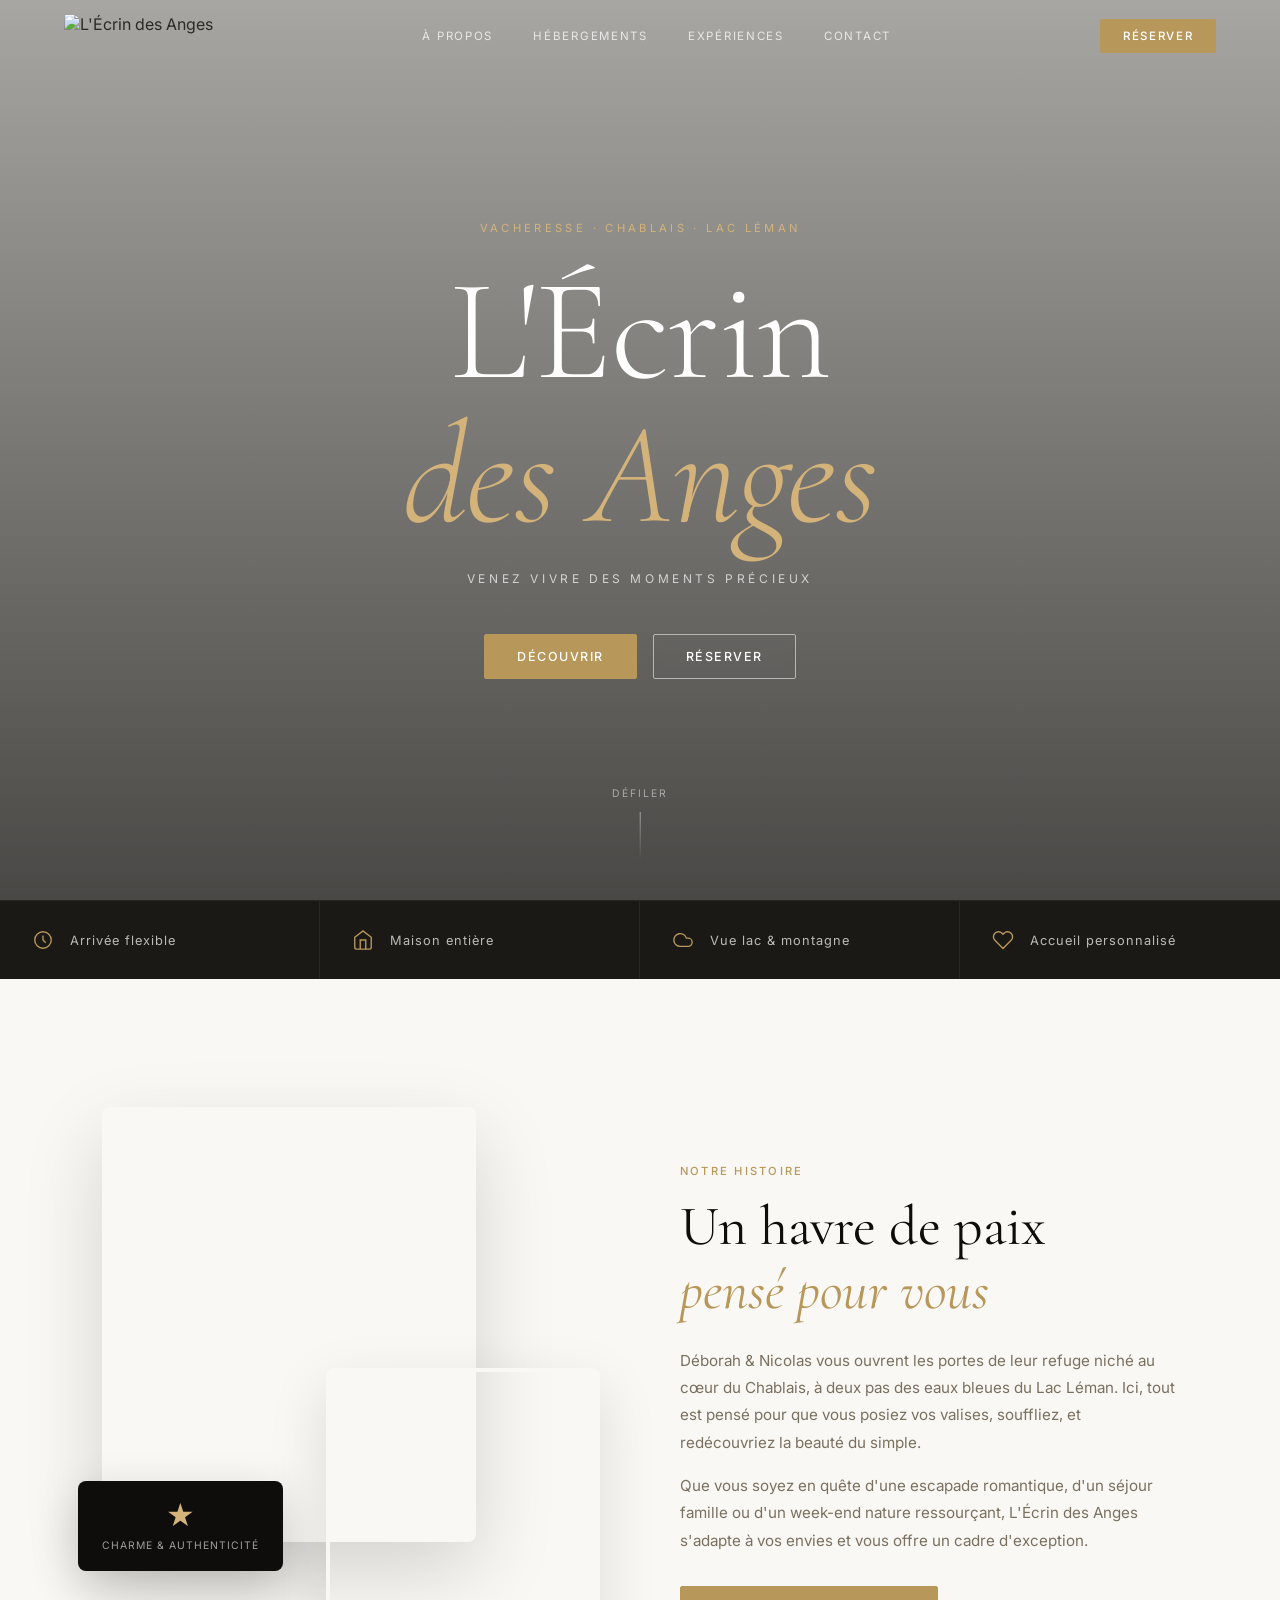
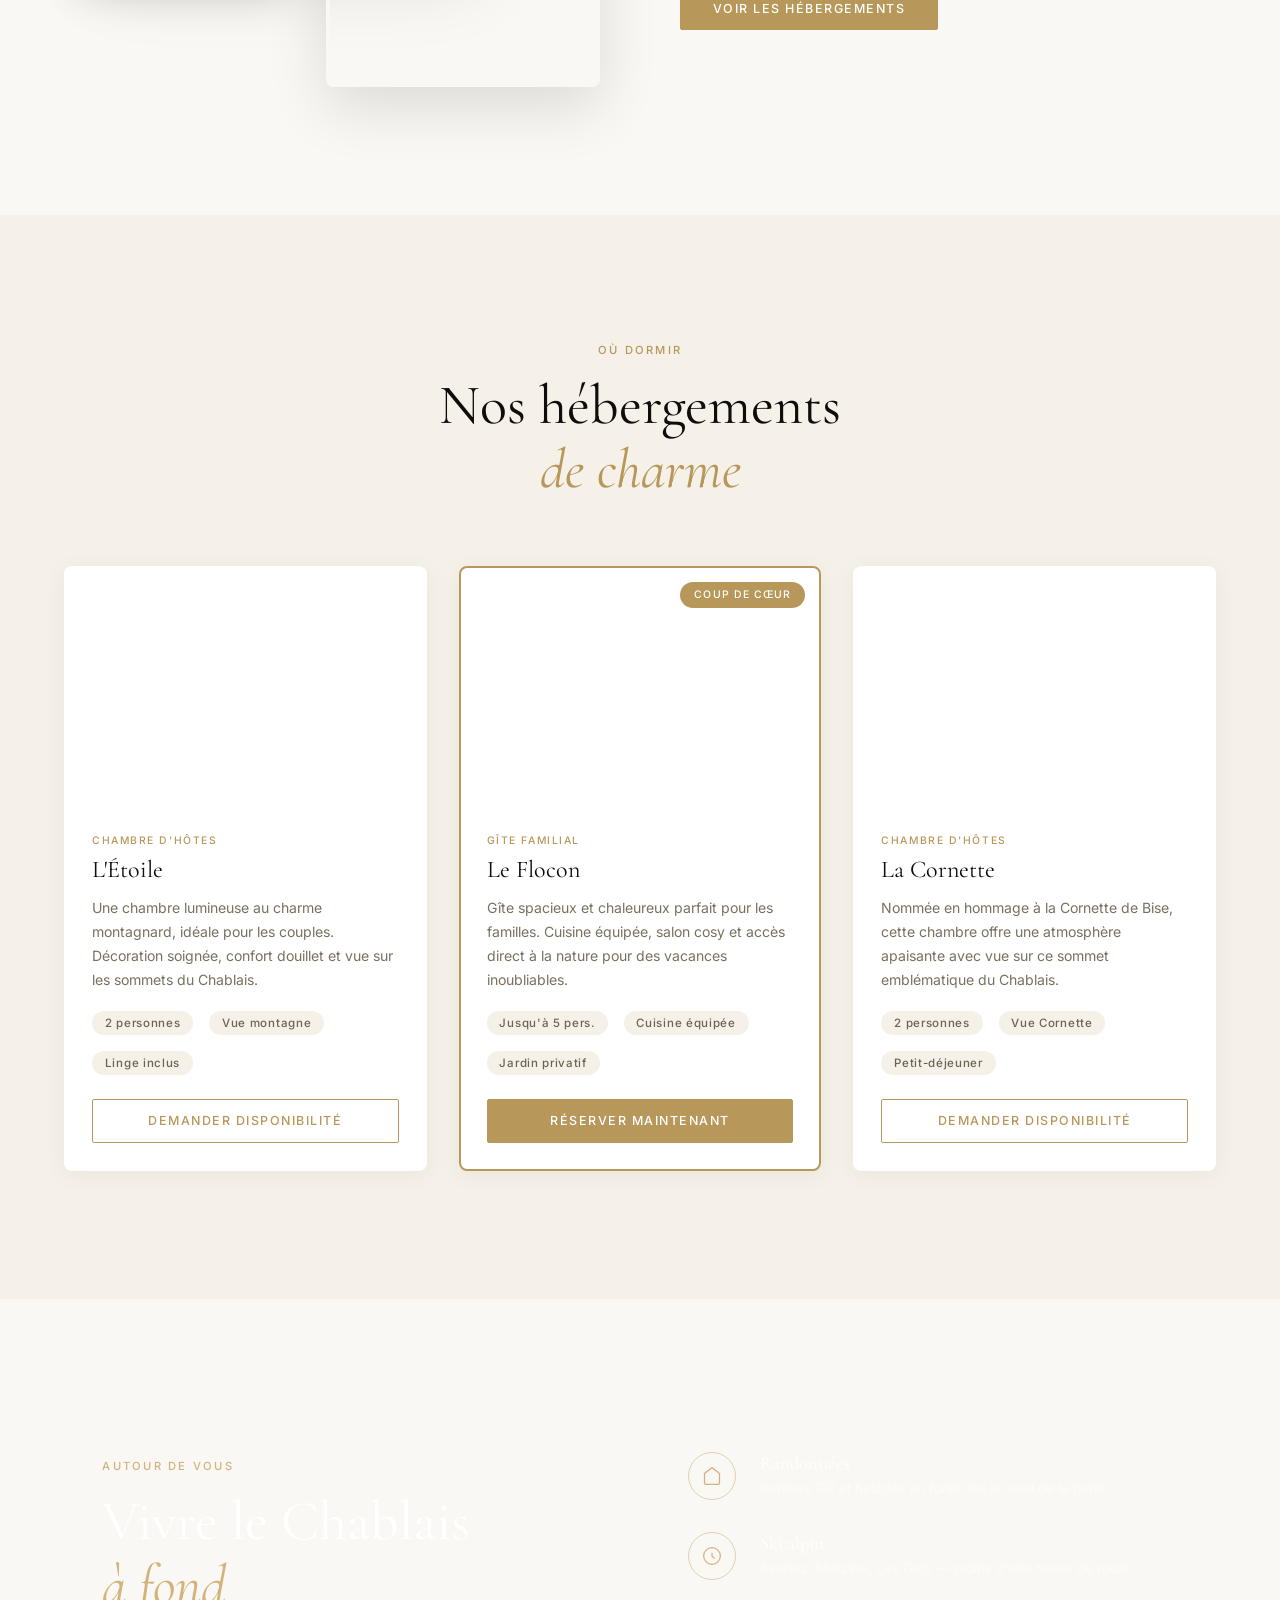
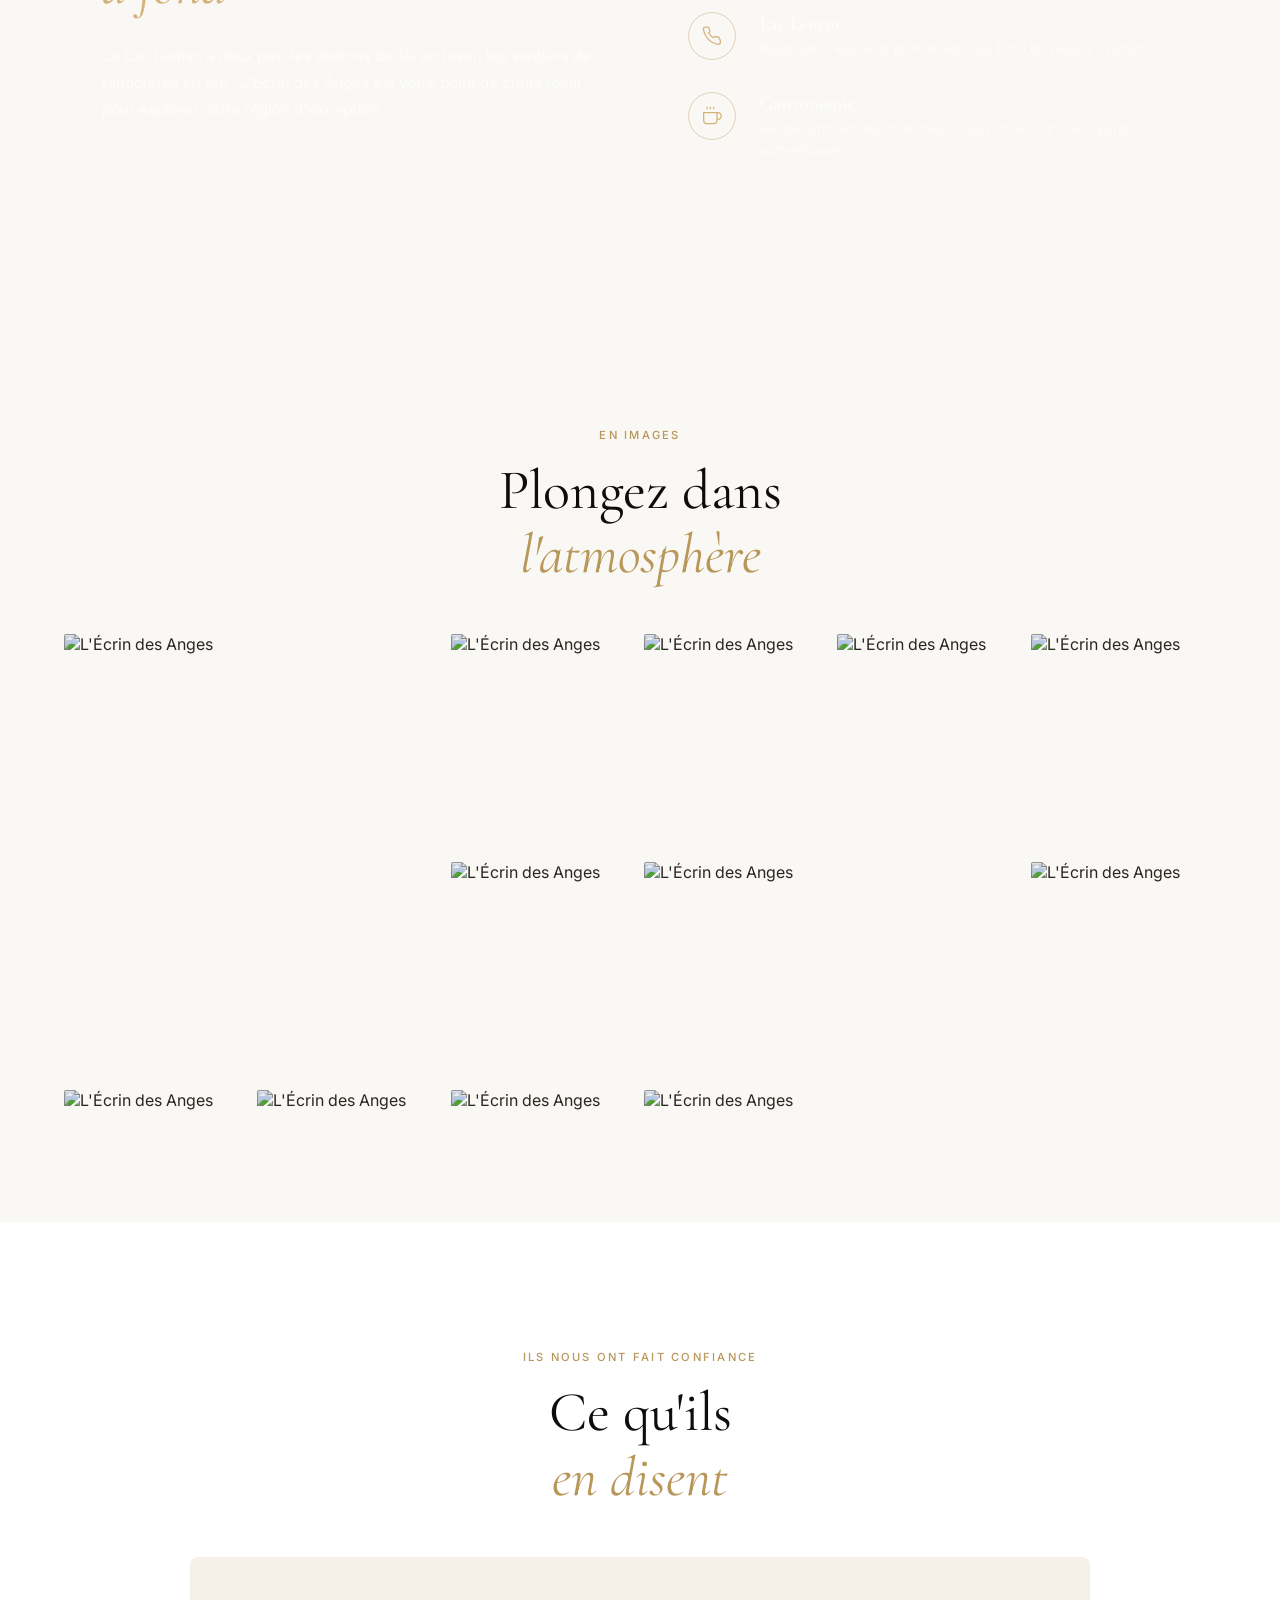
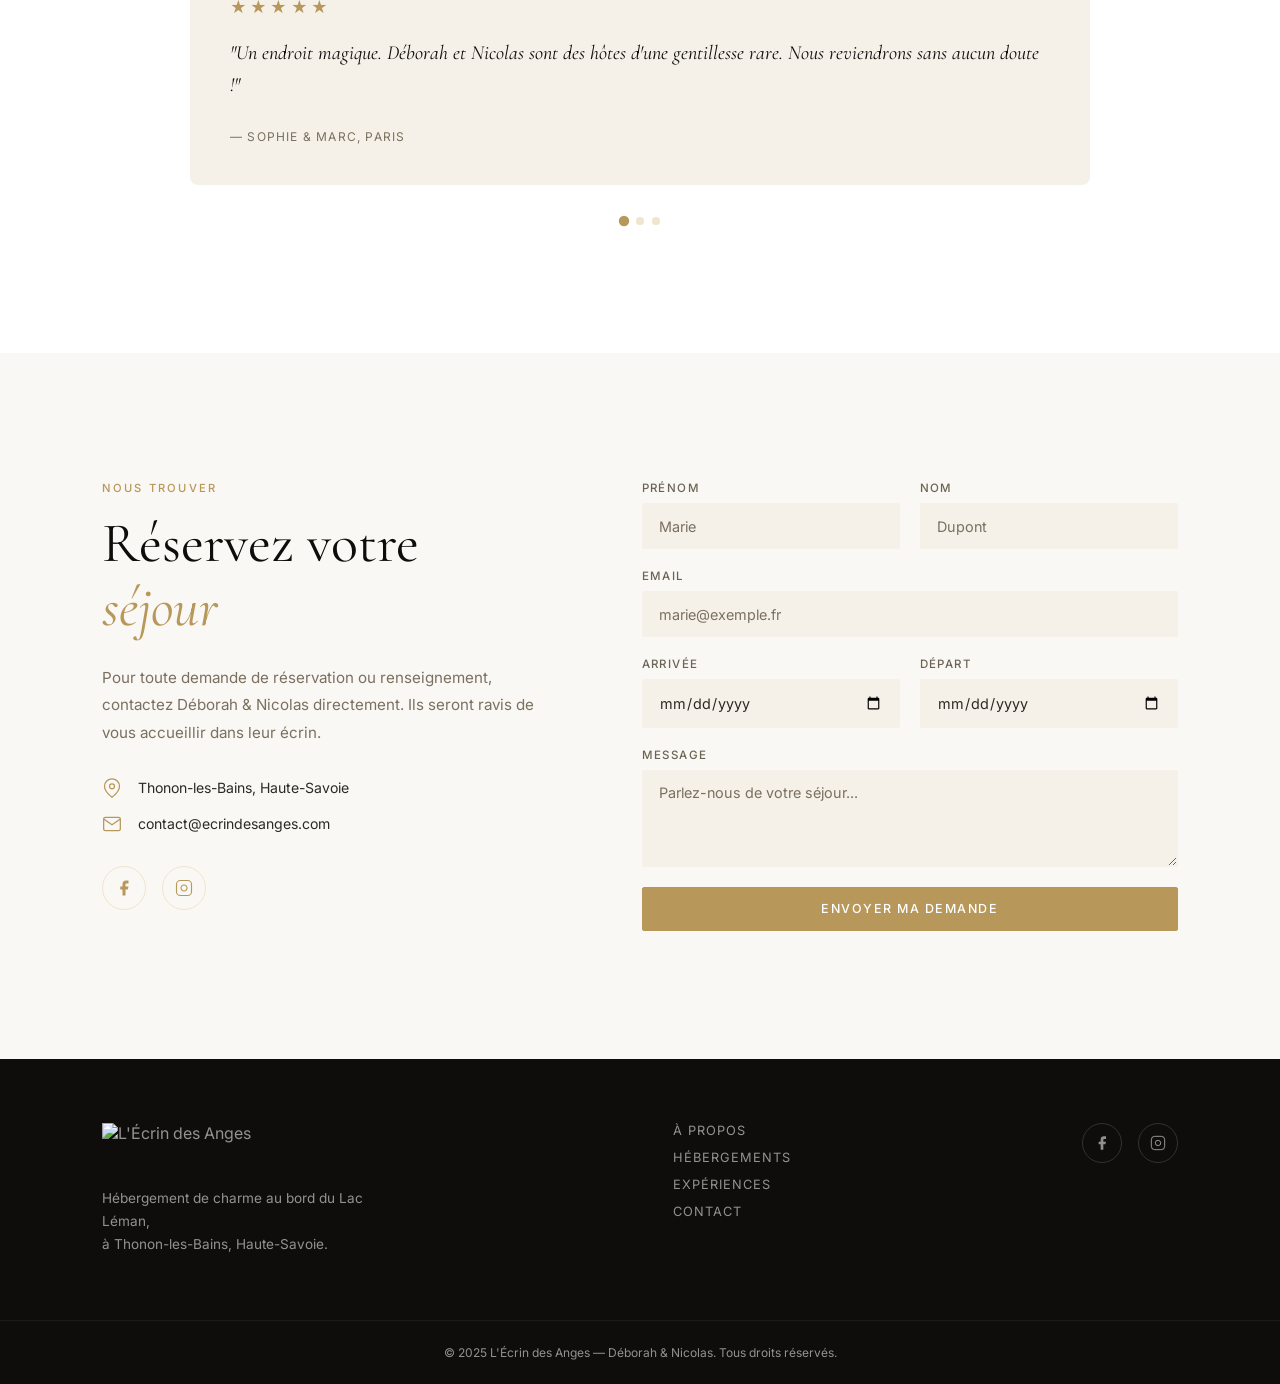
==== commit a7a6467e: "feat: replace all placeholder images with real ecrindesanges.com photos - Hero: vraie photo extérieu" ====
--- a/index.html
+++ b/index.html
@@ -14,7 +14,9 @@
 
   <!-- NAV -->
   <header class="nav" id="nav">
-    <a href="#hero" class="nav__logo">L'Écrin des Anges</a>
+    <a href="#hero" class="nav__logo">
+      <img src="https://ecrindesanges.com/wp-content/uploads/2025/05/logo-ecrin-des-anges-blanc.svg" alt="L'Écrin des Anges" class="nav__logo-img" />
+    </a>
     <nav class="nav__links">
       <a href="#about">À propos</a>
       <a href="#hebergements">Hébergements</a>
@@ -41,7 +43,7 @@
     <div class="hero__bg"></div>
     <div class="hero__overlay"></div>
     <div class="hero__content">
-      <span class="hero__eyebrow reveal">Thonon-les-Bains · Lac Léman</span>
+      <span class="hero__eyebrow reveal">Vacheresse · Chablais · Lac Léman</span>
       <h1 class="hero__title reveal">
         L'Écrin<br /><em>des Anges</em>
       </h1>
@@ -113,14 +115,14 @@
     <div class="heberg__grid">
 
       <article class="card reveal">
-        <div class="card__img card__img--1"></div>
+        <div class="card__img card__img--etoile"></div>
         <div class="card__body">
-          <span class="card__tag">Gîte</span>
-          <h3 class="card__title">Le Nid des Anges</h3>
-          <p class="card__desc">Un cocon chaleureux au calme total, idéal pour les couples en quête d'intimité face aux sommets alpins.</p>
+          <span class="card__tag">Chambre d'hôtes</span>
+          <h3 class="card__title">L'Étoile</h3>
+          <p class="card__desc">Une chambre lumineuse au charme montagnard, idéale pour les couples. Décoration soignée, confort douillet et vue sur les sommets du Chablais.</p>
           <ul class="card__features">
             <li>2 personnes</li>
-            <li>Terrasse privée</li>
+            <li>Vue montagne</li>
             <li>Linge inclus</li>
           </ul>
           <a href="#contact" class="btn btn--ghost">Demander disponibilité</a>
@@ -128,31 +130,31 @@
       </article>
 
       <article class="card card--featured reveal">
-        <div class="card__img card__img--2"></div>
+        <div class="card__img card__img--flocon"></div>
         <div class="card__badge-featured">Coup de cœur</div>
         <div class="card__body">
-          <span class="card__tag">Maison</span>
-          <h3 class="card__title">La Maison des Anges</h3>
-          <p class="card__desc">Espace généreux pour les familles ou petits groupes. Jardin, vue imprenable et tous les conforts d'une vraie maison.</p>
+          <span class="card__tag">Gîte familial</span>
+          <h3 class="card__title">Le Flocon</h3>
+          <p class="card__desc">Gîte spacieux et chaleureux parfait pour les familles. Cuisine équipée, salon cosy et accès direct à la nature pour des vacances inoubliables.</p>
           <ul class="card__features">
-            <li>6 personnes</li>
-            <li>Jardin &amp; barbecue</li>
-            <li>2 salles de bain</li>
+            <li>Jusqu'à 5 pers.</li>
+            <li>Cuisine équipée</li>
+            <li>Jardin privatif</li>
           </ul>
           <a href="#contact" class="btn btn--primary">Réserver maintenant</a>
         </div>
       </article>
 
       <article class="card reveal">
-        <div class="card__img card__img--3"></div>
+        <div class="card__img card__img--cornette"></div>
         <div class="card__body">
-          <span class="card__tag">Suite</span>
-          <h3 class="card__title">La Suite Lac</h3>
-          <p class="card__desc">Vue panoramique sur le Lac Léman depuis votre lit. Un réveil de rêve dans un écrin de luxe discret.</p>
+          <span class="card__tag">Chambre d'hôtes</span>
+          <h3 class="card__title">La Cornette</h3>
+          <p class="card__desc">Nommée en hommage à la Cornette de Bise, cette chambre offre une atmosphère apaisante avec vue sur ce sommet emblématique du Chablais.</p>
           <ul class="card__features">
             <li>2 personnes</li>
-            <li>Vue lac</li>
-            <li>Petit-déjeuner offert</li>
+            <li>Vue Cornette</li>
+            <li>Petit-déjeuner</li>
           </ul>
           <a href="#contact" class="btn btn--ghost">Demander disponibilité</a>
         </div>
@@ -211,6 +213,28 @@
           </div>
         </div>
       </div>
+    </div>
+  </section>
+
+  <!-- GALLERY -->
+  <section class="gallery" id="galerie">
+    <div class="gallery__header">
+      <span class="section-eyebrow reveal">En images</span>
+      <h2 class="section-title reveal">Plongez dans<br /><em>l'atmosphère</em></h2>
+    </div>
+    <div class="gallery__strip">
+      <img src="https://ecrindesanges.com/wp-content/uploads/2025/06/bande7.jpg" alt="L'Écrin des Anges" loading="lazy" />
+      <img src="https://ecrindesanges.com/wp-content/uploads/2025/06/bande9.jpg" alt="L'Écrin des Anges" loading="lazy" />
+      <img src="https://ecrindesanges.com/wp-content/uploads/2025/06/bande11.jpg" alt="L'Écrin des Anges" loading="lazy" />
+      <img src="https://ecrindesanges.com/wp-content/uploads/2025/06/bande13.jpg" alt="L'Écrin des Anges" loading="lazy" />
+      <img src="https://ecrindesanges.com/wp-content/uploads/2025/06/bande15.jpg" alt="L'Écrin des Anges" loading="lazy" />
+      <img src="https://ecrindesanges.com/wp-content/uploads/2025/06/bande17.jpg" alt="L'Écrin des Anges" loading="lazy" />
+      <img src="https://ecrindesanges.com/wp-content/uploads/2025/06/bande19.jpg" alt="L'Écrin des Anges" loading="lazy" />
+      <img src="https://ecrindesanges.com/wp-content/uploads/2025/06/bande21.jpg" alt="L'Écrin des Anges" loading="lazy" />
+      <img src="https://ecrindesanges.com/wp-content/uploads/2025/06/bande23.jpg" alt="L'Écrin des Anges" loading="lazy" />
+      <img src="https://ecrindesanges.com/wp-content/uploads/2025/06/bande25.jpg" alt="L'Écrin des Anges" loading="lazy" />
+      <img src="https://ecrindesanges.com/wp-content/uploads/2025/06/bande27.jpg" alt="L'Écrin des Anges" loading="lazy" />
+      <img src="https://ecrindesanges.com/wp-content/uploads/2025/06/bande29.jpg" alt="L'Écrin des Anges" loading="lazy" />
     </div>
   </section>
 
@@ -307,7 +331,7 @@
   <footer class="footer">
     <div class="footer__top">
       <div class="footer__brand">
-        <span class="footer__logo">L'Écrin des Anges</span>
+        <img src="https://ecrindesanges.com/wp-content/uploads/2025/05/logo-ecrin-des-anges-blanc.svg" alt="L'Écrin des Anges" class="footer__logo-img" />
         <p>Hébergement de charme au bord du Lac Léman,<br />à Thonon-les-Bains, Haute-Savoie.</p>
       </div>
       <nav class="footer__nav">
--- a/style.css
+++ b/style.css
@@ -145,14 +145,16 @@
   box-shadow: 0 1px 0 rgba(255,255,255,0.06);
 }
 .nav__logo {
-  font-family: var(--font-serif);
-  font-size: 1.4rem;
-  font-weight: 400;
-  color: var(--white);
-  letter-spacing: 0.02em;
-  transition: color 0.3s;
-}
-.nav__logo:hover { color: var(--gold-light); }
+  display: flex;
+  align-items: center;
+  transition: opacity 0.3s;
+}
+.nav__logo:hover { opacity: 0.8; }
+.nav__logo-img {
+  height: 44px;
+  width: auto;
+  object-fit: contain;
+}
 .nav__links {
   display: flex;
   gap: 2.5rem;
@@ -255,7 +257,7 @@
   position: absolute;
   inset: -10%;
   background:
-    url('https://images.unsplash.com/photo-1506905925346-21bda4d32df4?w=1920&q=80') center/cover no-repeat;
+    url('https://ecrindesanges.com/wp-content/uploads/2025/06/ecrin-des-anges-location-gite-thonon.webp') center/cover no-repeat;
   transition: transform 0.1s linear;
 }
 .hero__overlay {
@@ -391,14 +393,14 @@
   width: 75%;
   height: 75%;
   top: 0; left: 0;
-  background-image: url('https://images.unsplash.com/photo-1571896349842-33c89424de2d?w=800&q=80');
+  background-image: url('https://ecrindesanges.com/wp-content/uploads/2025/06/DSC_6337-scaled.webp');
   box-shadow: 0 30px 80px rgba(0,0,0,0.15);
 }
 .about__img--2 {
   width: 55%;
   height: 55%;
   bottom: 0; right: 0;
-  background-image: url('https://images.unsplash.com/photo-1520250497591-112f2f40a3f4?w=600&q=80');
+  background-image: url('https://ecrindesanges.com/wp-content/uploads/2025/06/bande8.jpg');
   box-shadow: 0 20px 60px rgba(0,0,0,0.12);
   border: 4px solid var(--bg);
 }
@@ -463,14 +465,14 @@
   transition: transform 0.6s var(--ease);
 }
 .card:hover .card__img { transform: scale(1.04); }
-.card__img--1 {
-  background-image: url('https://images.unsplash.com/photo-1540518614846-7eded433c457?w=800&q=80');
-}
-.card__img--2 {
-  background-image: url('https://images.unsplash.com/photo-1583608205776-bfd35f0d9f83?w=800&q=80');
-}
-.card__img--3 {
-  background-image: url('https://images.unsplash.com/photo-1631049307264-da0ec9d70304?w=800&q=80');
+.card__img--etoile {
+  background-image: url('https://ecrindesanges.com/wp-content/uploads/2025/06/etoile-accueil-1.webp');
+}
+.card__img--flocon {
+  background-image: url('https://ecrindesanges.com/wp-content/uploads/2025/06/flocon-accueil.webp');
+}
+.card__img--cornette {
+  background-image: url('https://ecrindesanges.com/wp-content/uploads/2025/09/cornette.webp');
 }
 .card--featured {
   outline: 2px solid var(--gold);
@@ -541,7 +543,7 @@
   position: absolute;
   inset: 0;
   background:
-    url('https://images.unsplash.com/photo-1476514525535-07fb3b4ae5f1?w=1920&q=80') center/cover no-repeat;
+    url('https://ecrindesanges.com/wp-content/uploads/2025/06/bande20.jpg') center/cover no-repeat;
   filter: brightness(0.25);
 }
 .xp__inner {
@@ -769,12 +771,12 @@
   border-bottom: 1px solid rgba(255,255,255,0.06);
   flex-wrap: wrap;
 }
-.footer__logo {
-  display: block;
-  font-family: var(--font-serif);
-  font-size: 1.5rem;
-  color: var(--white);
+.footer__logo-img {
+  height: 52px;
+  width: auto;
+  object-fit: contain;
   margin-bottom: 0.75rem;
+  filter: brightness(1);
 }
 .footer__brand p {
   font-size: 0.85rem;
@@ -818,6 +820,44 @@
   font-size: 0.75rem;
   text-align: center;
 }
+
+/* =============================================
+   GALLERY
+   ============================================= */
+.gallery {
+  padding: clamp(4rem, 10vw, 7rem) clamp(1.5rem, 5vw, 4rem);
+  background: var(--bg);
+  overflow: hidden;
+}
+.gallery__header {
+  text-align: center;
+  margin-bottom: 3rem;
+}
+.gallery__strip {
+  display: grid;
+  grid-template-columns: repeat(6, 1fr);
+  grid-template-rows: 220px 220px;
+  gap: 8px;
+  max-width: 1400px;
+  margin: 0 auto;
+}
+.gallery__strip img {
+  width: 100%;
+  height: 100%;
+  object-fit: cover;
+  border-radius: var(--radius);
+  transition: transform 0.5s var(--ease), filter 0.4s;
+  filter: brightness(0.92);
+}
+.gallery__strip img:hover {
+  transform: scale(1.03);
+  filter: brightness(1);
+  z-index: 1;
+  position: relative;
+}
+/* Featured tiles */
+.gallery__strip img:nth-child(1) { grid-column: span 2; grid-row: span 2; }
+.gallery__strip img:nth-child(7) { grid-column: span 2; }
 
 /* =============================================
    RESPONSIVE
@@ -828,6 +868,8 @@
   .about__visual { height: 420px; }
   .xp__inner { grid-template-columns: 1fr; gap: 3rem; }
   .contact { grid-template-columns: 1fr; gap: 3rem; }
+  .gallery__strip { grid-template-columns: repeat(4, 1fr); grid-template-rows: 180px 180px 180px; }
+  .gallery__strip img:nth-child(1) { grid-column: span 2; grid-row: span 2; }
 }
 @media (max-width: 768px) {
   .nav__links, .nav__cta { display: none; }
@@ -838,6 +880,9 @@
   .form__row { grid-template-columns: 1fr; }
   .footer__top { flex-direction: column; }
   .about__badge { left: 0; }
+  .gallery__strip { grid-template-columns: repeat(2, 1fr); grid-template-rows: repeat(6, 160px); }
+  .gallery__strip img:nth-child(1) { grid-column: span 2; grid-row: span 2; }
+  .gallery__strip img:nth-child(7) { grid-column: span 1; }
 }
 @media (max-width: 480px) {
   .strip { grid-template-columns: 1fr; }
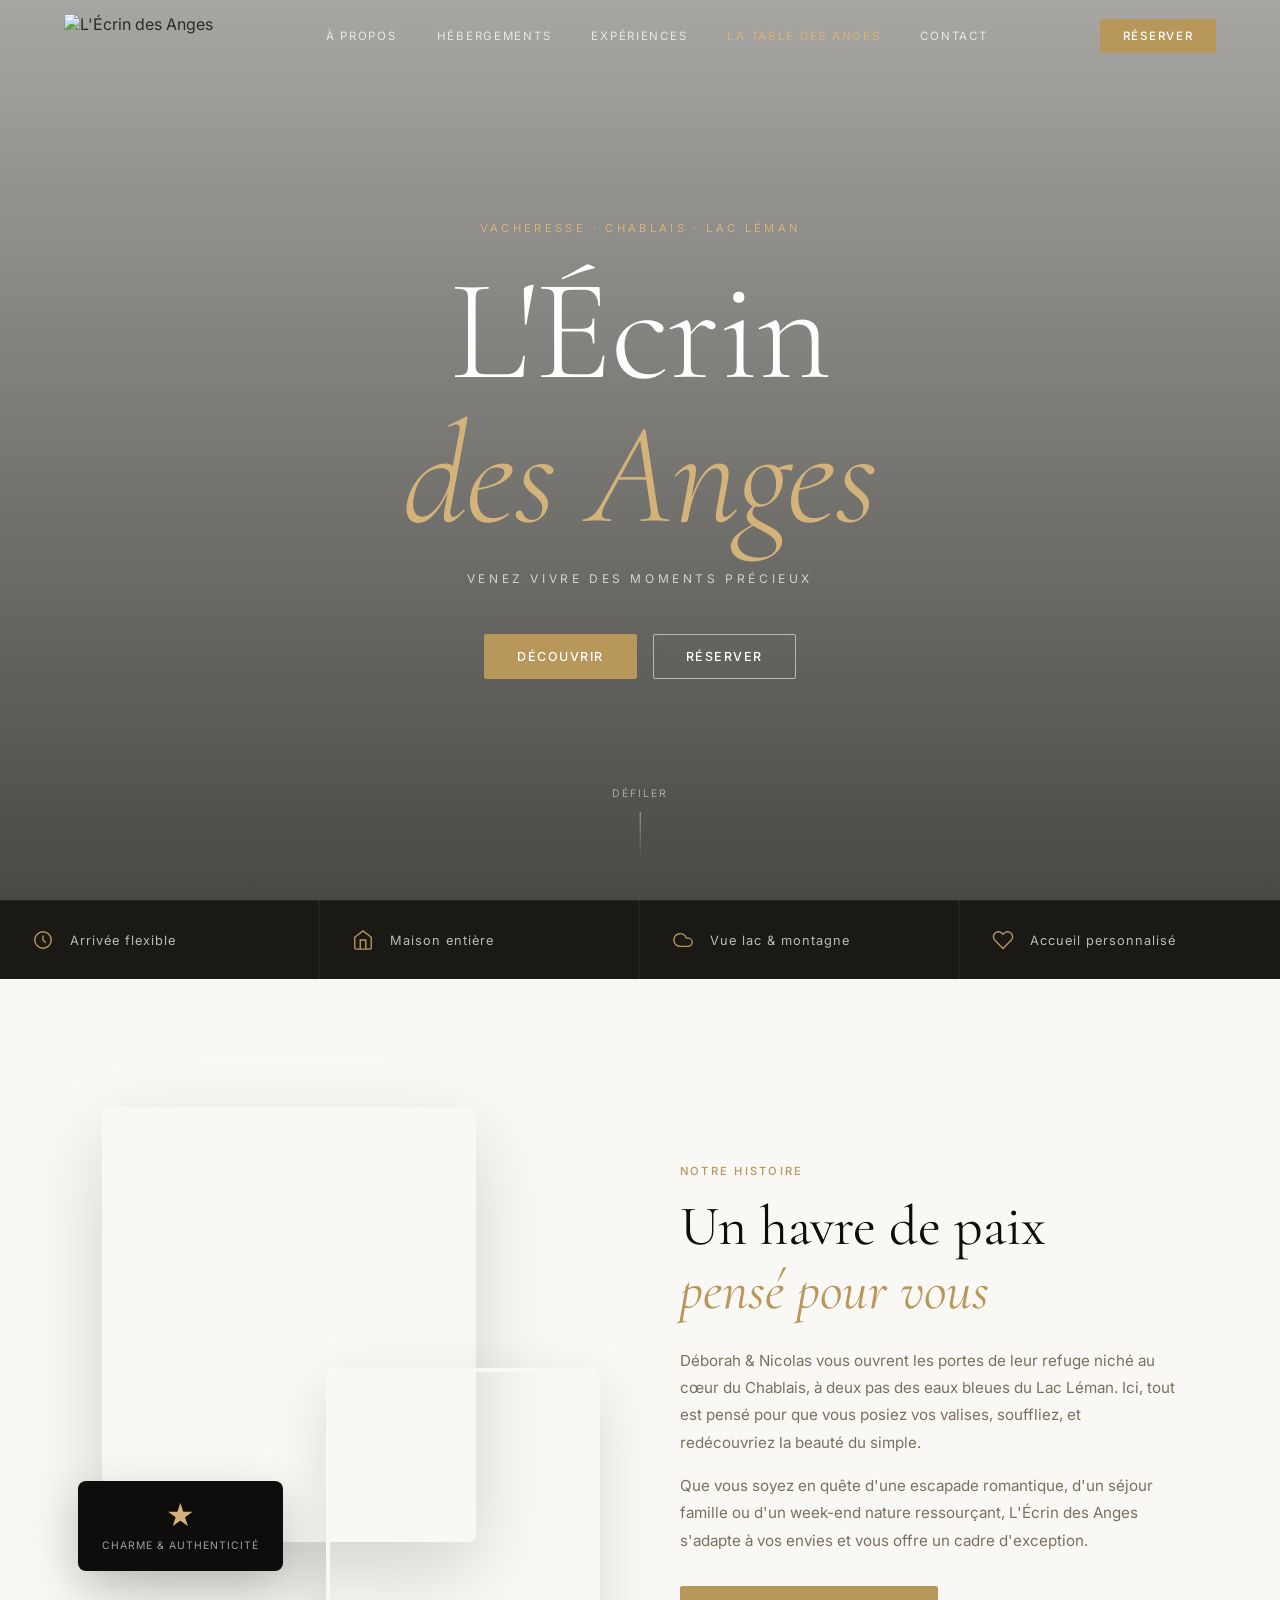
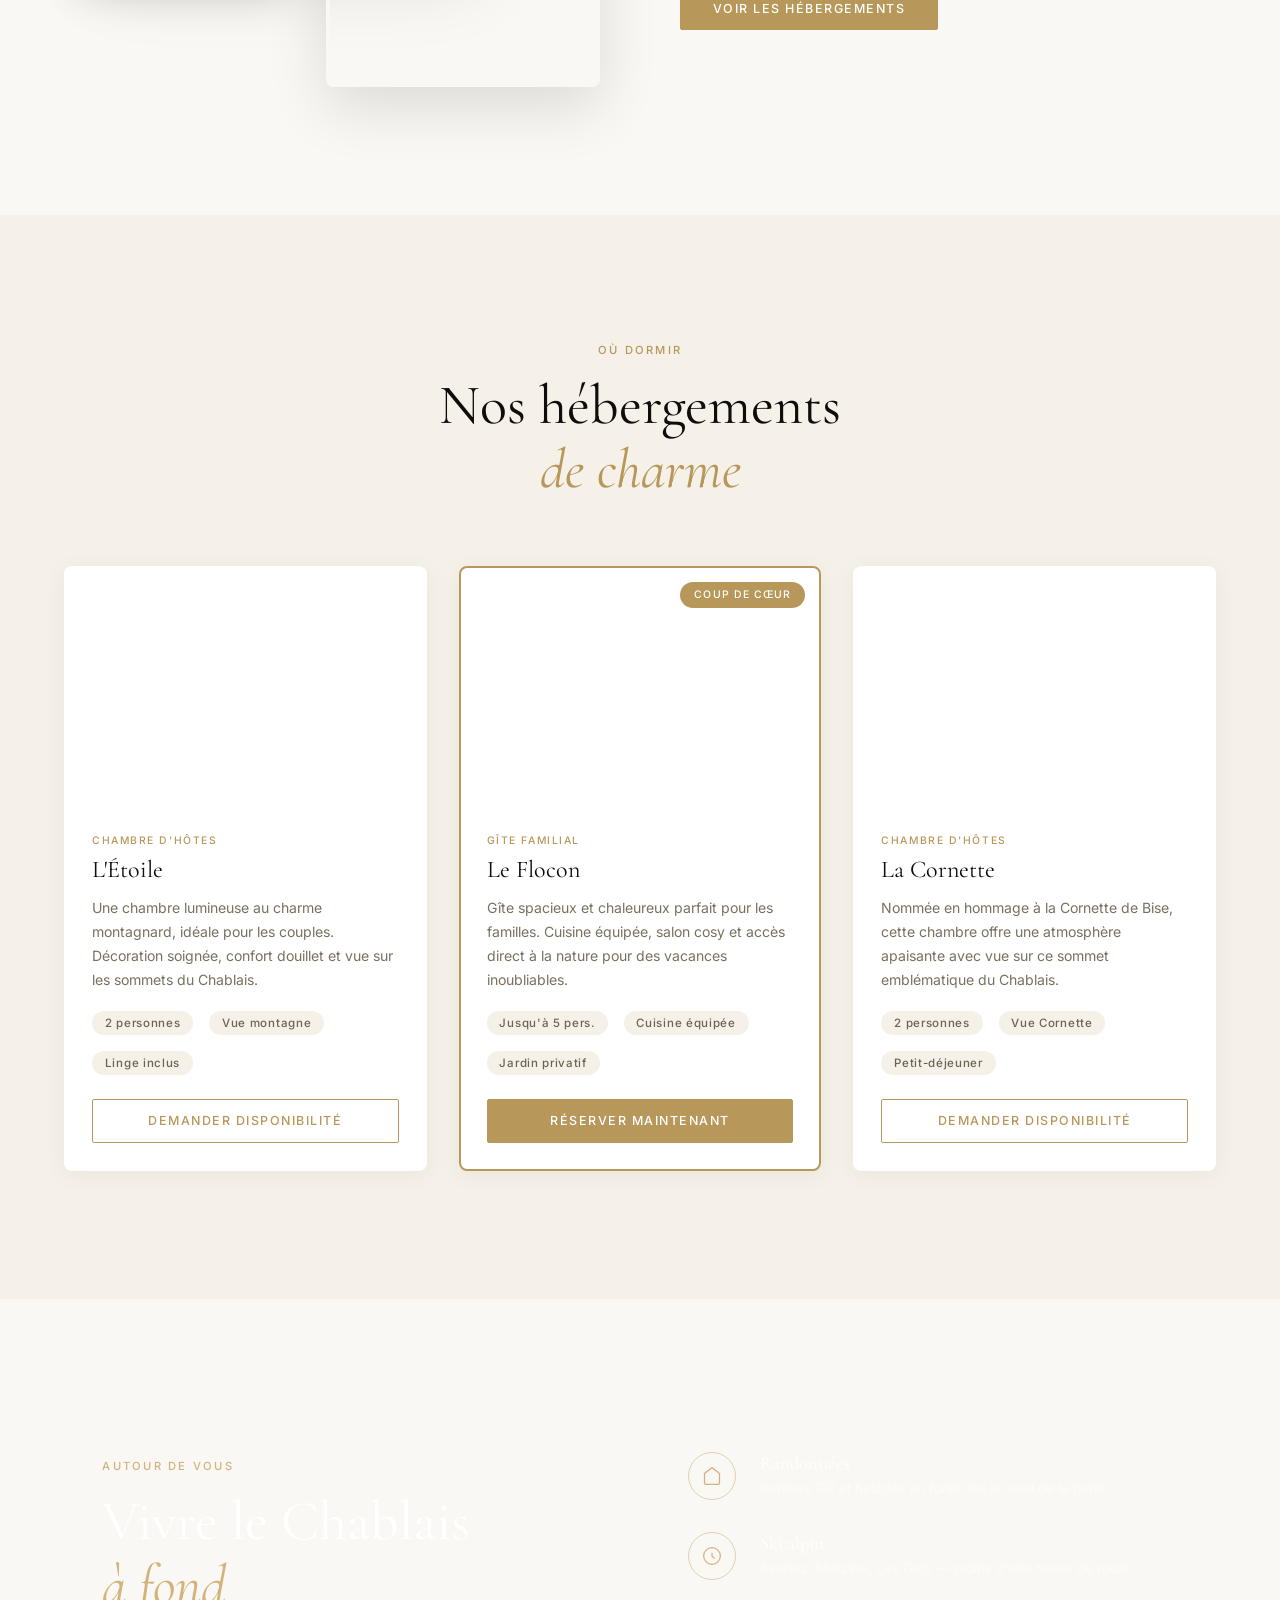
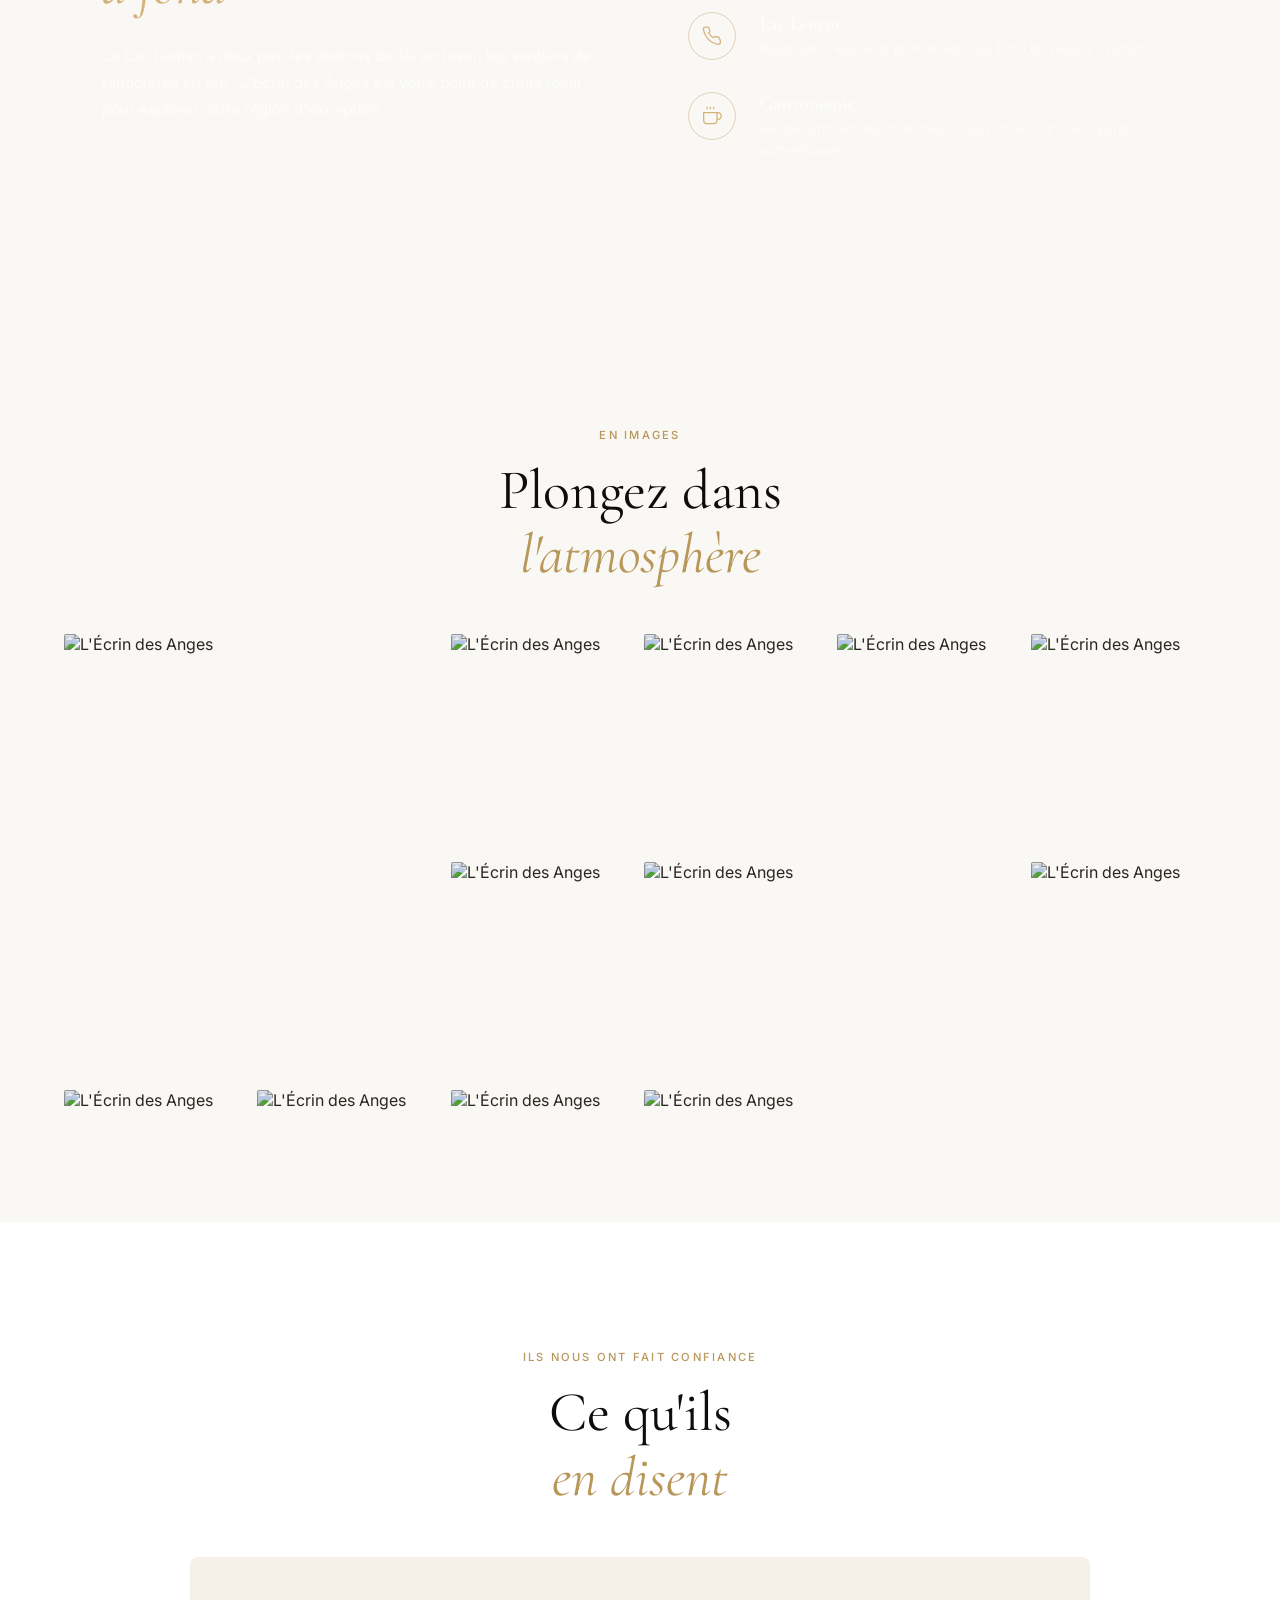
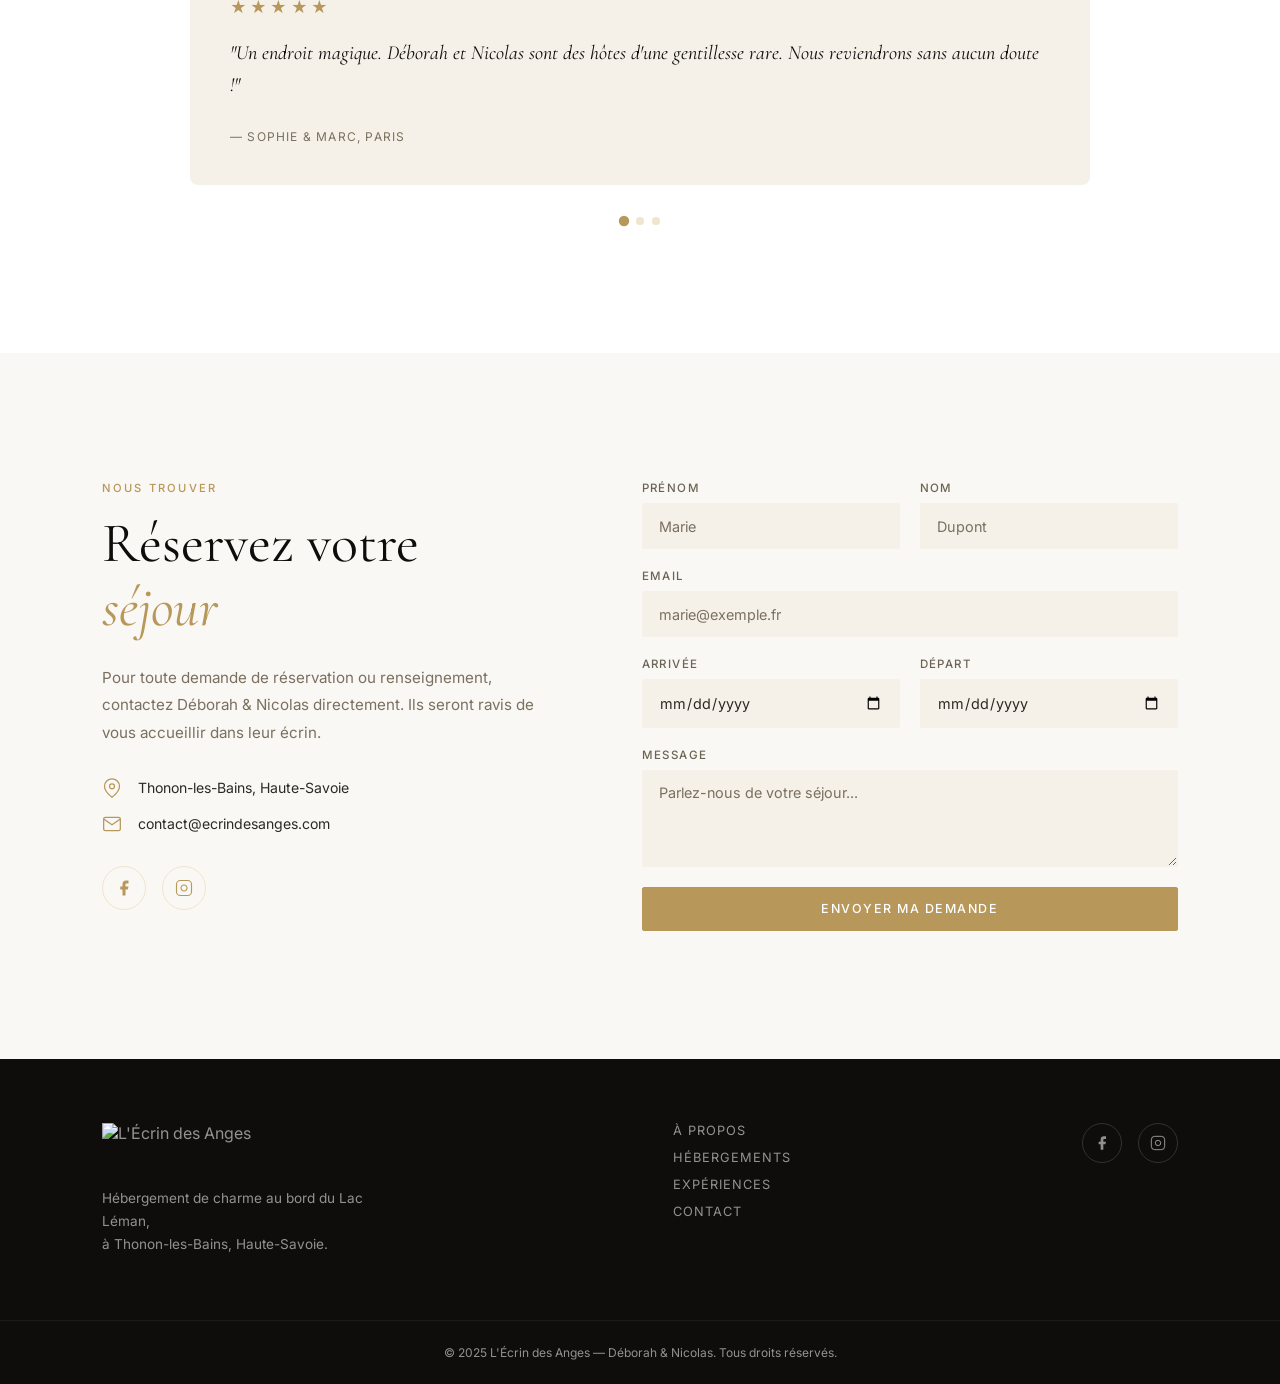
==== commit 2d71f7e0: "feat: add La Table des Anges restaurant page New page restaurant.html avec identité visuelle complèt" ====
--- a/index.html
+++ b/index.html
@@ -21,6 +21,7 @@
       <a href="#about">À propos</a>
       <a href="#hebergements">Hébergements</a>
       <a href="#experience">Expériences</a>
+      <a href="restaurant.html" class="nav__link--restaurant">La Table des Anges</a>
       <a href="#contact">Contact</a>
     </nav>
     <a href="#contact" class="nav__cta">Réserver</a>
@@ -34,6 +35,7 @@
     <a href="#about" class="mobile-menu__link">À propos</a>
     <a href="#hebergements" class="mobile-menu__link">Hébergements</a>
     <a href="#experience" class="mobile-menu__link">Expériences</a>
+    <a href="restaurant.html" class="mobile-menu__link" style="color:#DDBB3A">La Table des Anges</a>
     <a href="#contact" class="mobile-menu__link">Contact</a>
     <a href="#contact" class="mobile-menu__cta">Réserver</a>
   </div>
--- a/style.css
+++ b/style.css
@@ -178,6 +178,8 @@
 }
 .nav__links a:hover { color: var(--white); }
 .nav__links a:hover::after { width: 100%; }
+.nav__link--restaurant { color: var(--gold-light) !important; }
+.nav__link--restaurant::after { background: var(--gold-light) !important; }
 .nav__cta {
   font-size: 0.72rem;
   font-weight: 500;
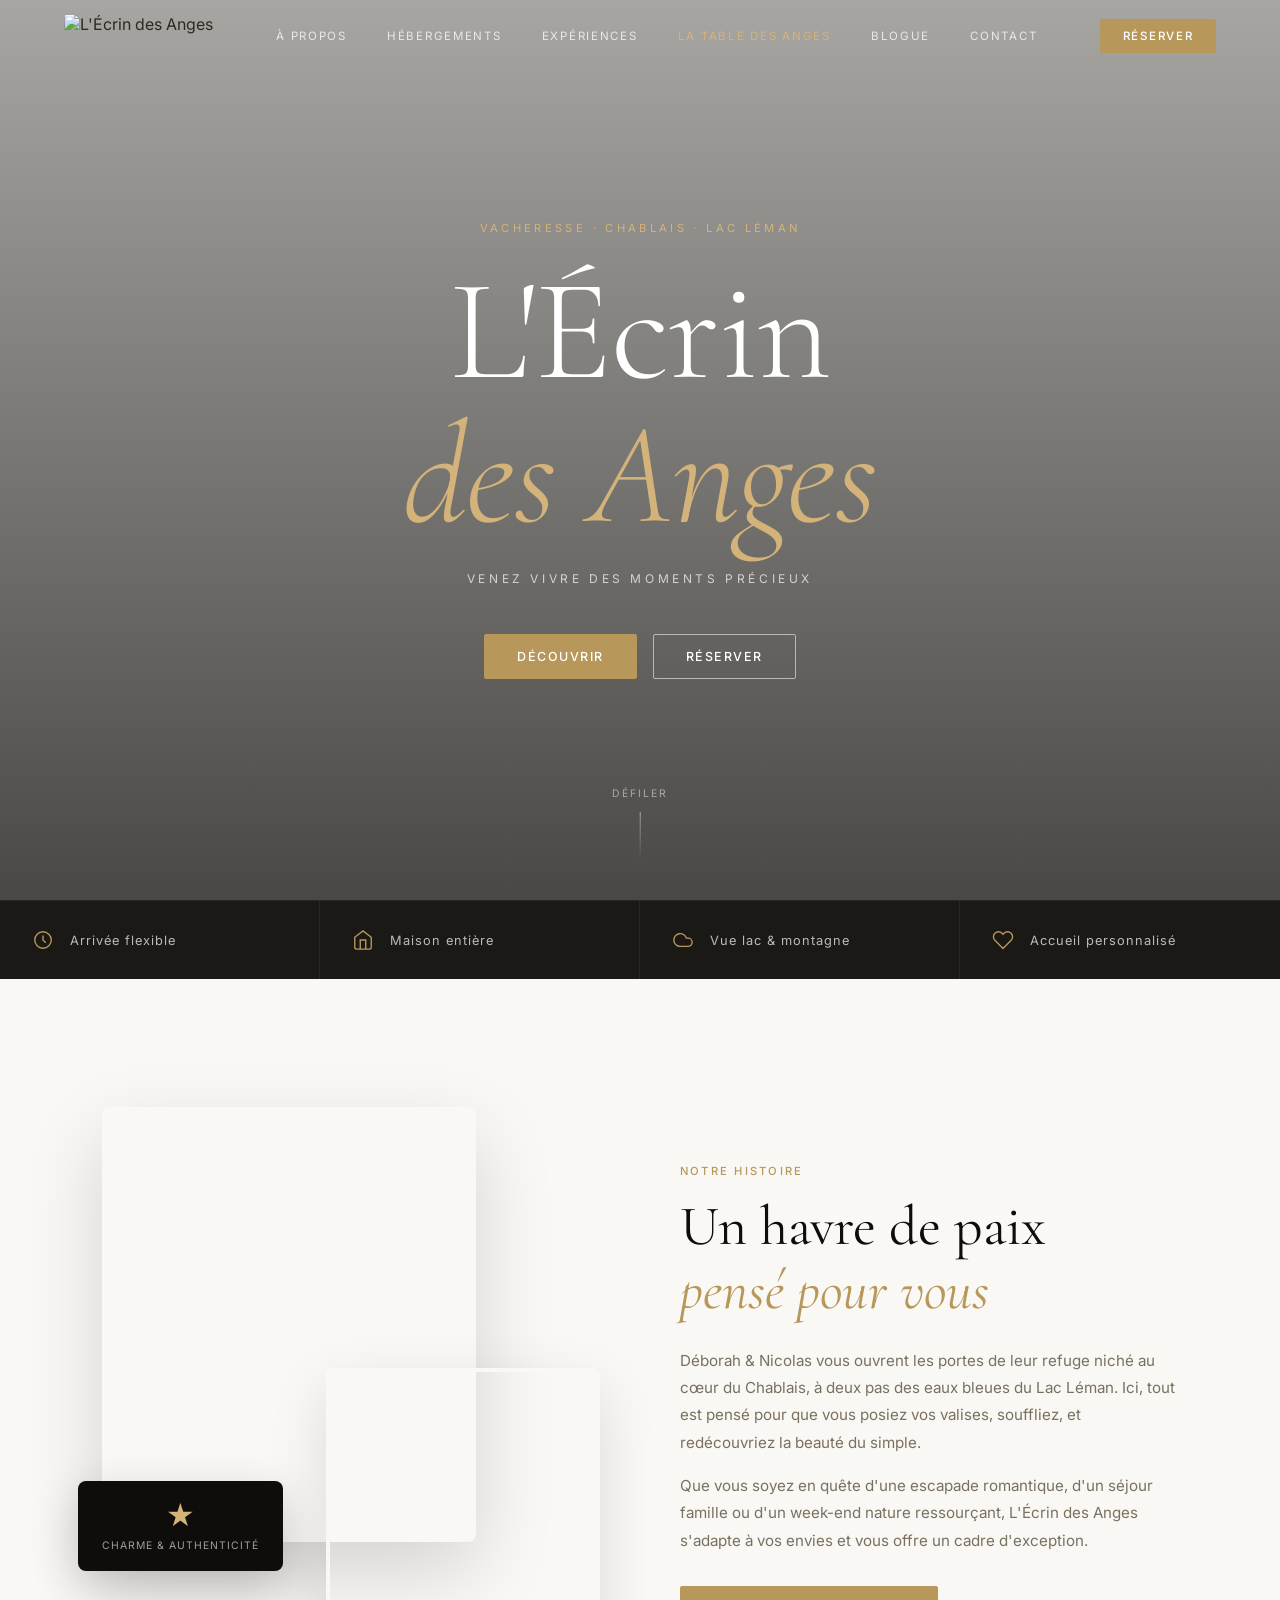
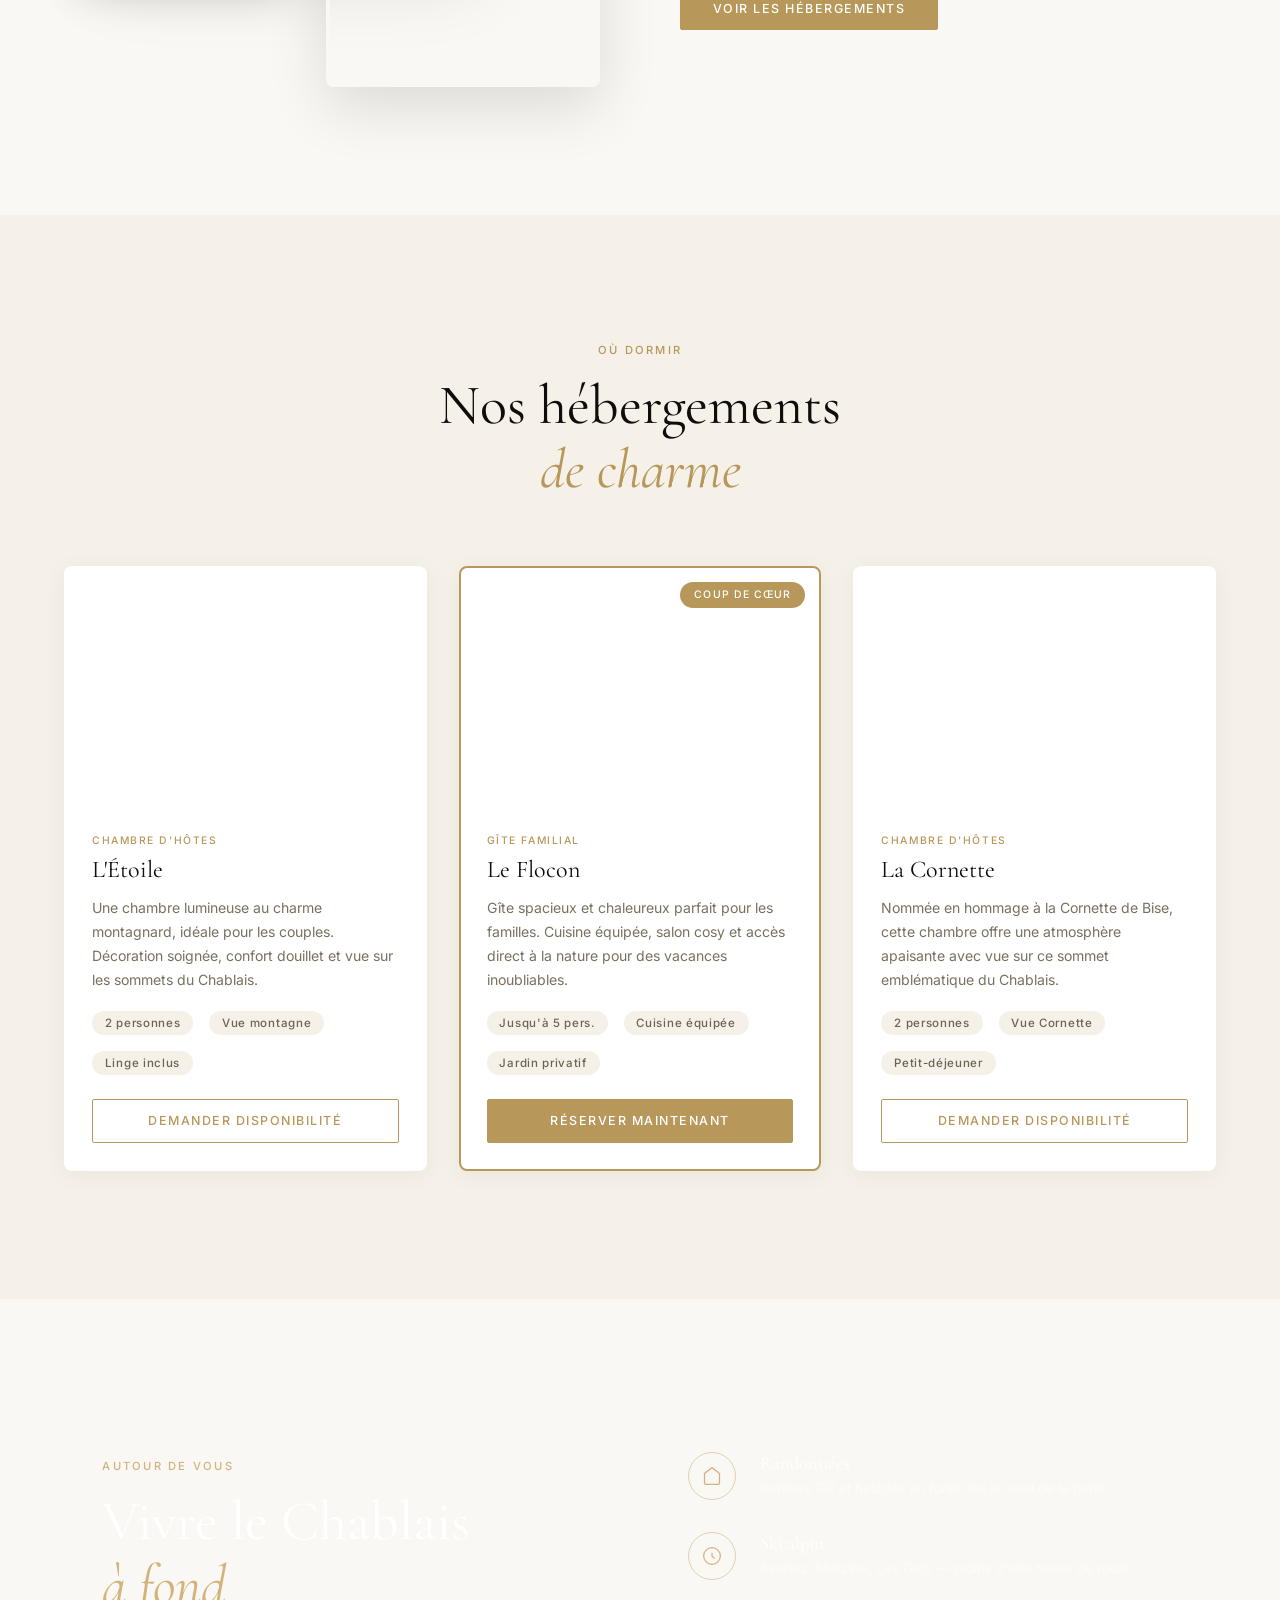
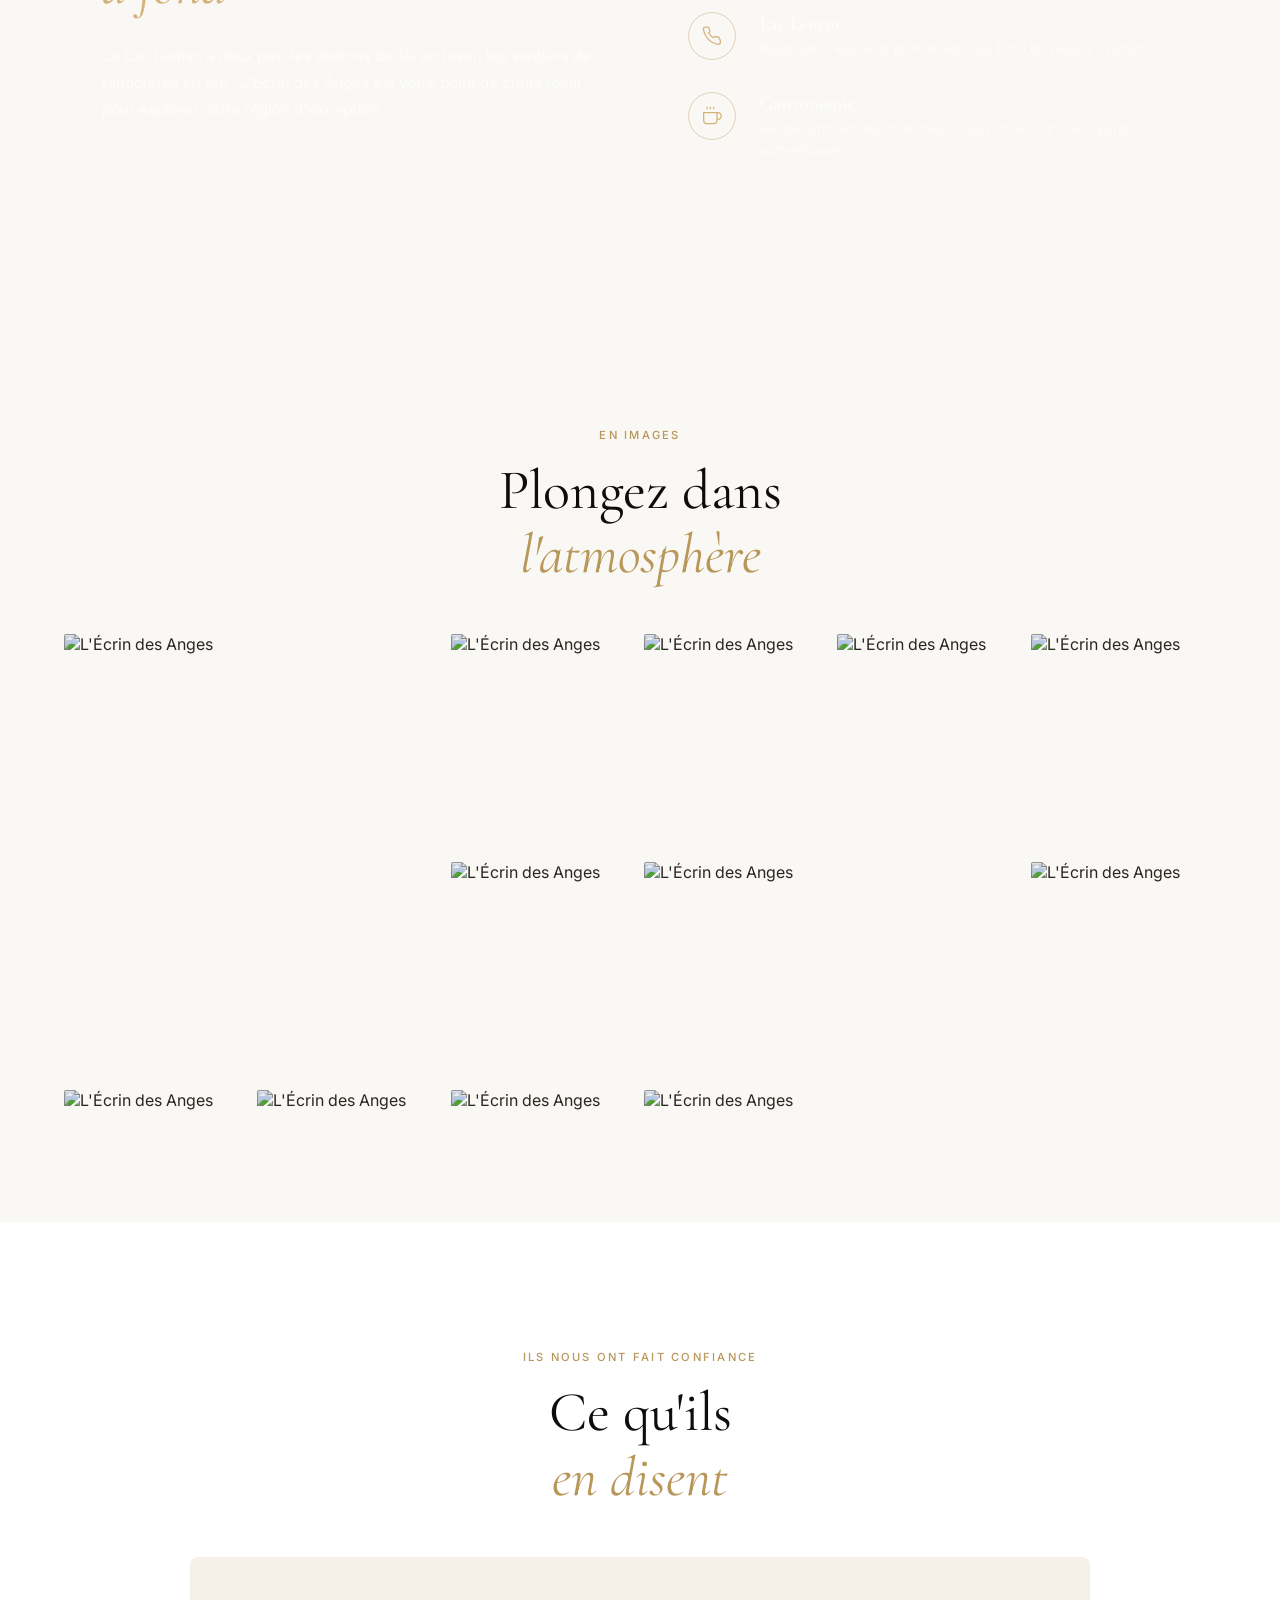
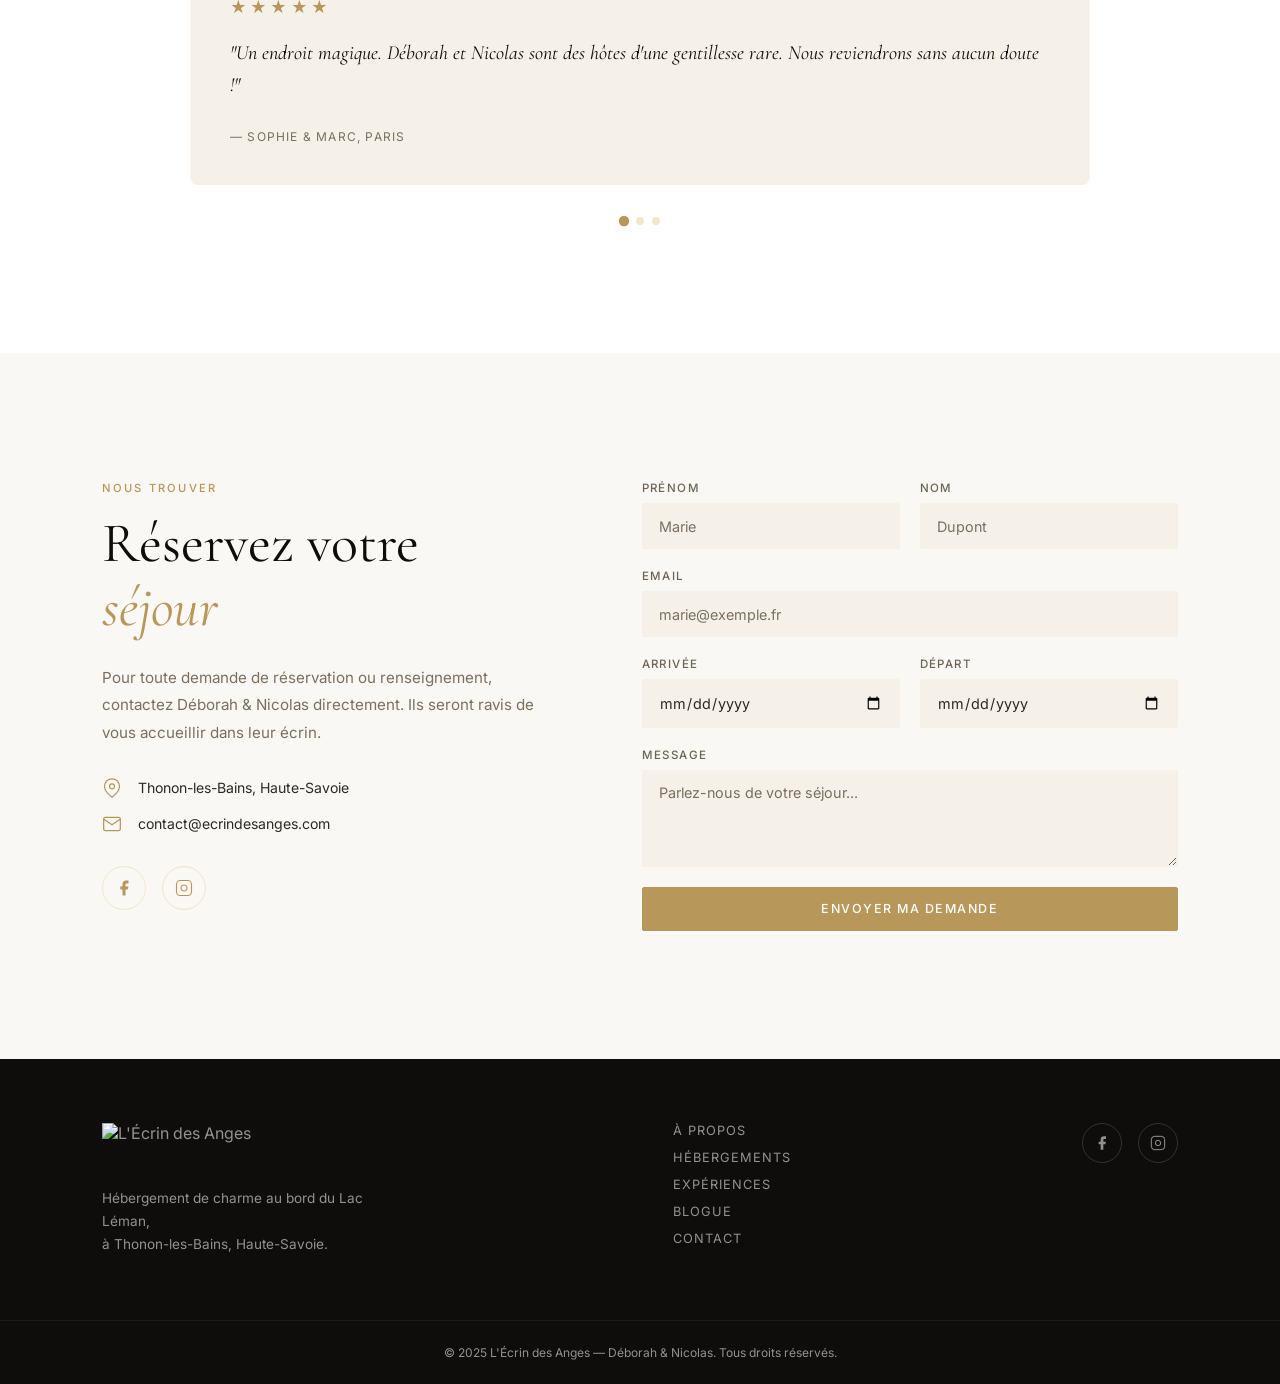
==== commit 9aef894b: "feat: add blog page with article grid, category filters and newsletter - New blog.html page with her" ====
--- a/index.html
+++ b/index.html
@@ -22,6 +22,7 @@
       <a href="#hebergements">Hébergements</a>
       <a href="#experience">Expériences</a>
       <a href="restaurant.html" class="nav__link--restaurant">La Table des Anges</a>
+      <a href="blog.html">Blogue</a>
       <a href="#contact">Contact</a>
     </nav>
     <a href="#contact" class="nav__cta">Réserver</a>
@@ -36,6 +37,7 @@
     <a href="#hebergements" class="mobile-menu__link">Hébergements</a>
     <a href="#experience" class="mobile-menu__link">Expériences</a>
     <a href="restaurant.html" class="mobile-menu__link" style="color:#DDBB3A">La Table des Anges</a>
+    <a href="blog.html" class="mobile-menu__link" style="color:#b8975a">Blogue</a>
     <a href="#contact" class="mobile-menu__link">Contact</a>
     <a href="#contact" class="mobile-menu__cta">Réserver</a>
   </div>
@@ -340,6 +342,7 @@
         <a href="#about">À propos</a>
         <a href="#hebergements">Hébergements</a>
         <a href="#experience">Expériences</a>
+        <a href="blog.html">Blogue</a>
         <a href="#contact">Contact</a>
       </nav>
       <div class="footer__social">
